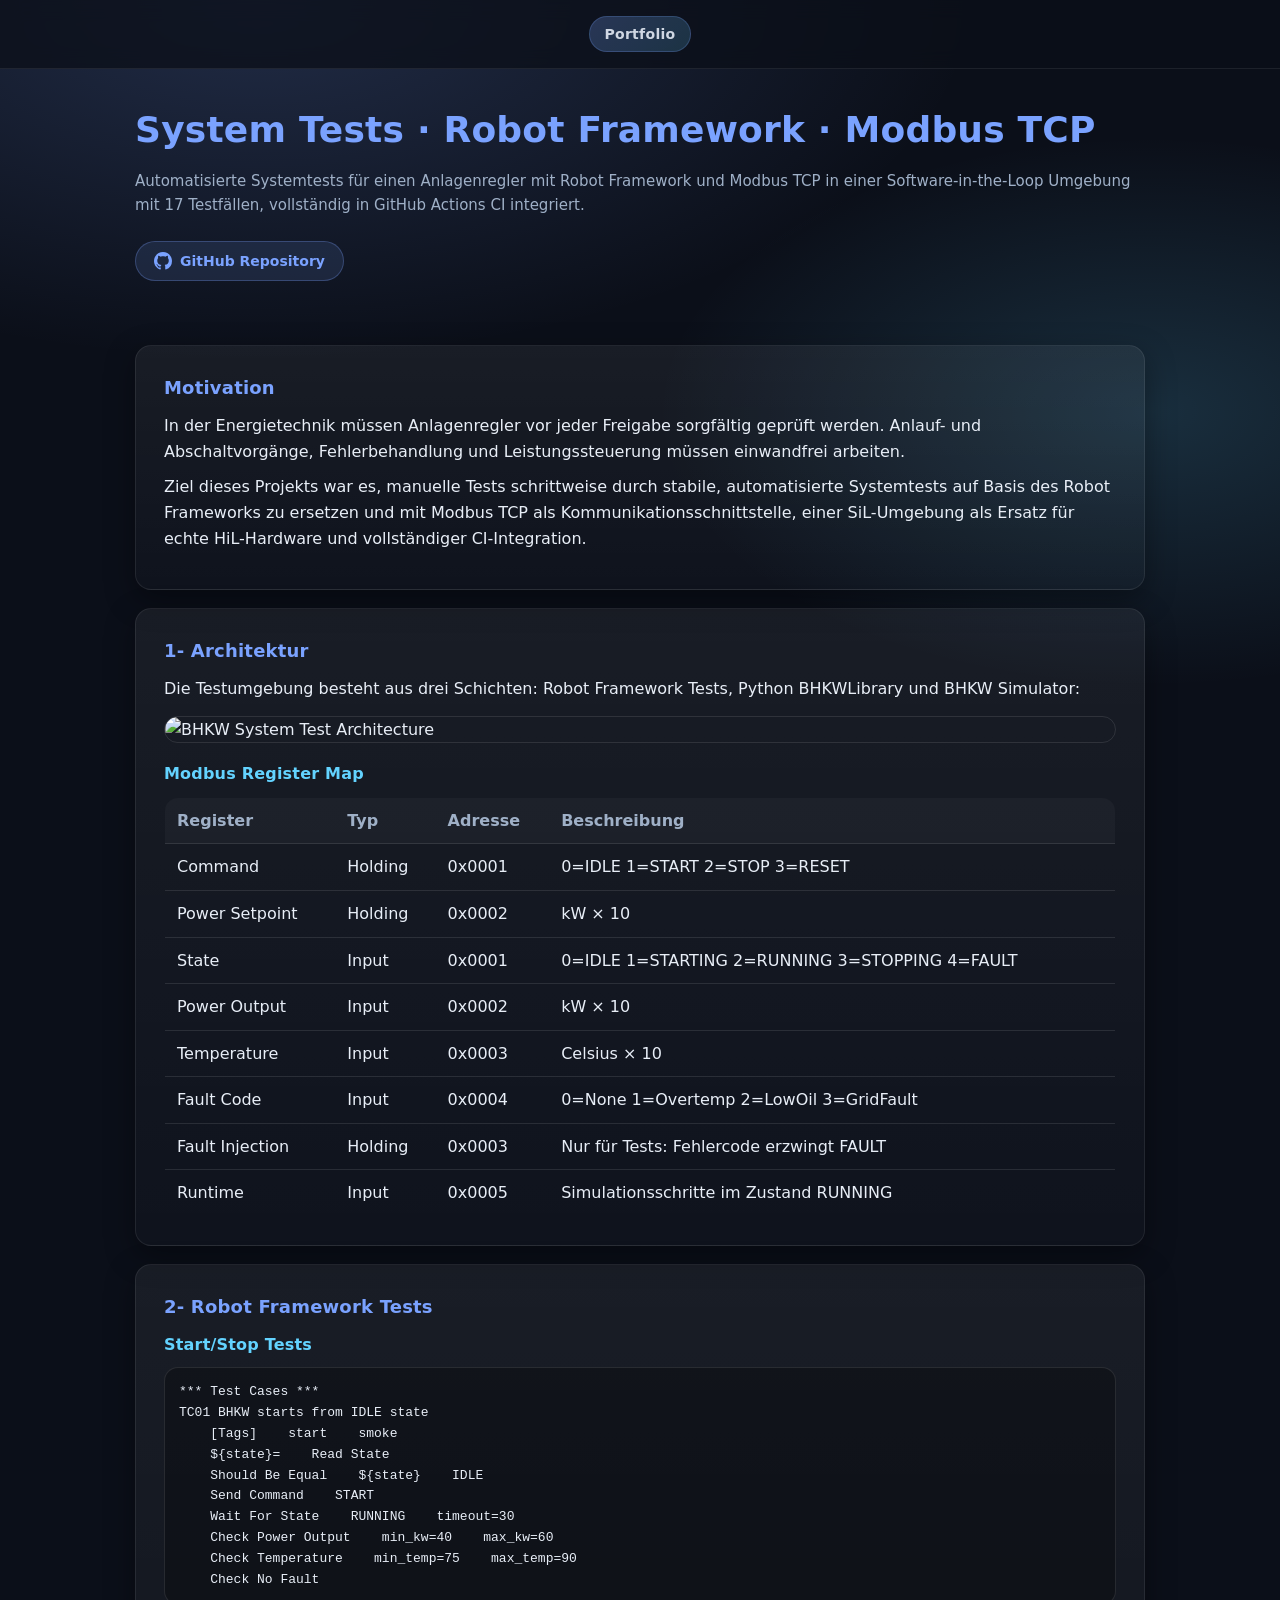
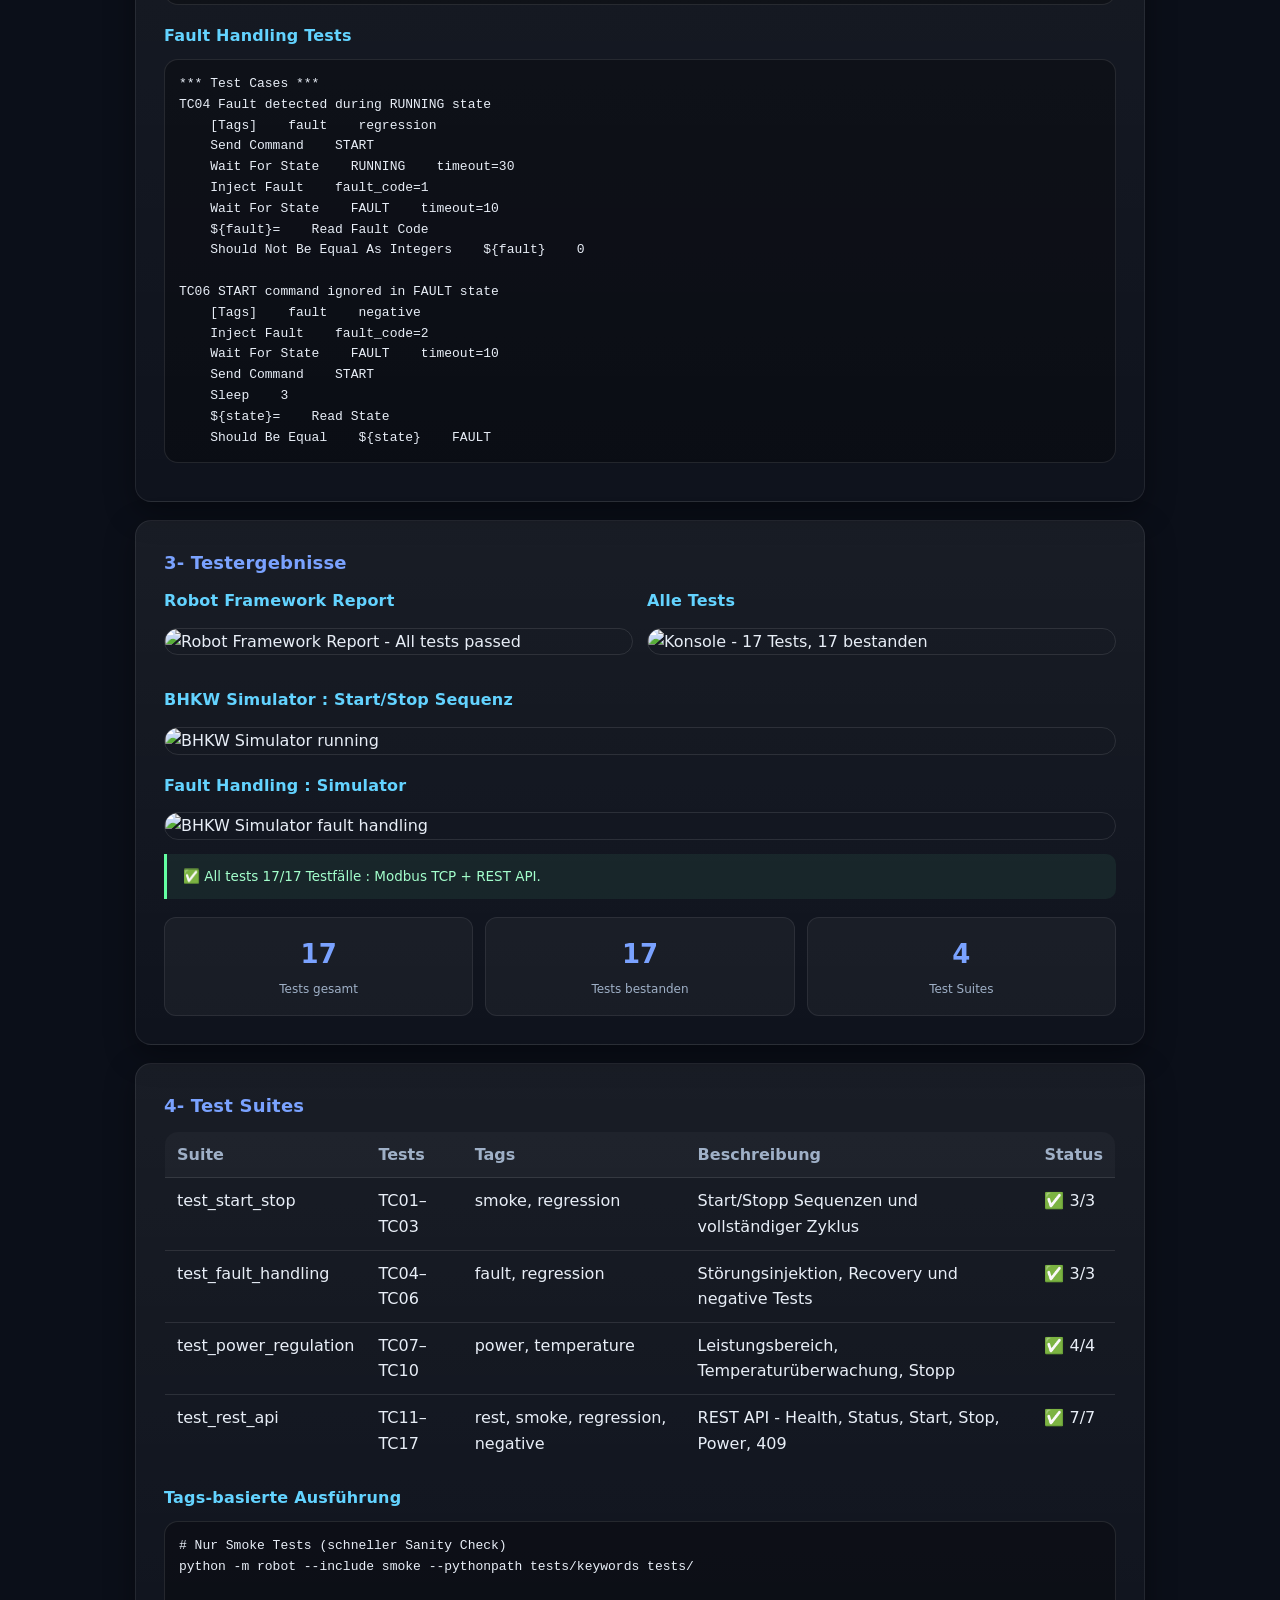
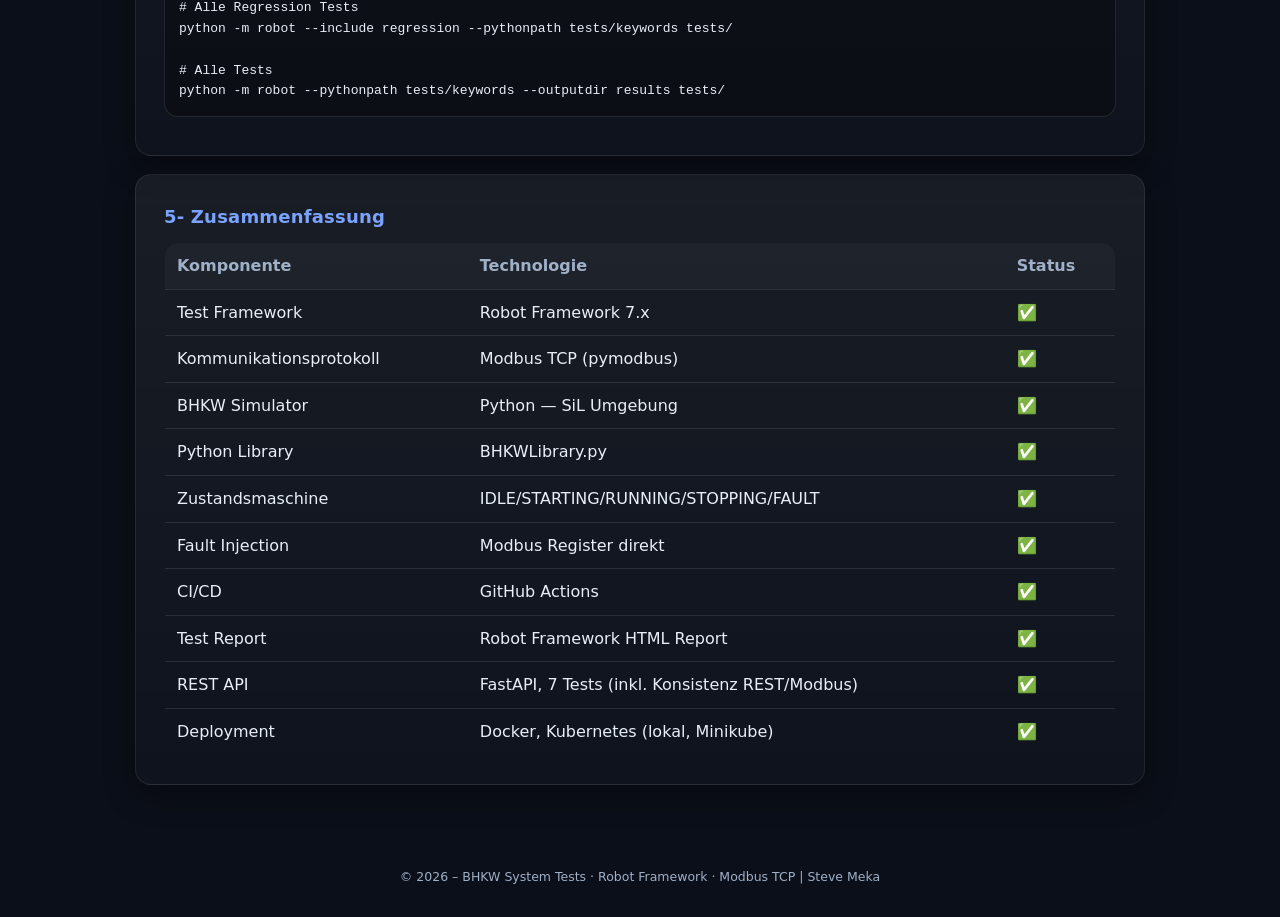
==== bhkw-system-tests.html @ 6a0c2bbf "Add BHKW system tests HTML documentation This file contains a comprehensive HTML document for BHKW s" ====
<!doctype html>
<html lang="de">
<head>
  <meta charset="utf-8" />
  <meta name="viewport" content="width=device-width, initial-scale=1" />
  <title>BHKW System Tests · Robot Framework · Modbus TCP</title>
  <style>
    :root{--bg:#0b0f19;--muted:#9fb0c7;--text:#e8eef7;--accent:#7aa2ff;--accent2:#63d3ff;--border:rgba(255,255,255,.08);--radius:16px;--shadow:0 10px 30px rgba(0,0,0,.35);--max:1050px;}
    *{box-sizing:border-box}
    body{margin:0;font-family:ui-sans-serif,system-ui,-apple-system,Segoe UI,Roboto,Arial,sans-serif;background:radial-gradient(1200px 600px at 20% 0%,rgba(122,162,255,.20),transparent 60%),radial-gradient(900px 500px at 90% 10%,rgba(99,211,255,.16),transparent 55%),var(--bg);color:var(--text);line-height:1.6;}
    a{color:var(--accent2);text-decoration:none}a:hover{text-decoration:underline}
    header,main,footer{max-width:var(--max);margin:auto;padding:32px 20px}
    .hcard{background:linear-gradient(180deg,rgba(255,255,255,.06),rgba(255,255,255,.02));border:1px solid var(--border);border-radius:var(--radius);padding:28px;box-shadow:var(--shadow);margin-bottom:18px;}
    h1,h2,h3{margin:0 0 10px;color:var(--accent);letter-spacing:.2px}
    h1{font-size:clamp(24px,3vw,36px)}h2{font-size:18px}h3{font-size:16px;color:var(--accent2)}
    p{margin:0 0 10px}.muted{color:var(--muted)}
    ul{margin:8px 0 12px 18px}li{margin:6px 0}
    img{max-width:100%;height:auto;border-radius:14px;border:1px solid rgba(255,255,255,.10);display:block;margin:14px auto;}
    table{width:100%;border-collapse:collapse;margin-top:10px;overflow:hidden;border-radius:14px;border:1px solid rgba(255,255,255,.10);}
    th,td{border-bottom:1px solid rgba(255,255,255,.10);padding:10px 12px;text-align:left;vertical-align:top;}
    th{color:var(--muted);font-weight:600;background:rgba(255,255,255,.03)}
    code{background:rgba(255,255,255,.06);padding:3px 6px;border-radius:6px;font-size:.95em;}
    .skills-row{display:flex;flex-wrap:wrap;gap:8px;margin-top:14px;}
    .skill-tag{background:rgba(122,162,255,.12);border:1px solid rgba(122,162,255,.25);color:var(--accent);border-radius:999px;padding:4px 14px;font-size:13px;font-weight:600;}
    .context-grid{display:grid;grid-template-columns:repeat(auto-fit,minmax(200px,1fr));gap:14px;margin-top:16px;}
    .context-item{background:rgba(255,255,255,.04);border:1px solid rgba(255,255,255,.08);border-radius:12px;padding:16px;}
    .context-item .icon{font-size:22px;margin-bottom:8px;}.context-item h3{font-size:14px;margin:0 0 4px;color:var(--accent2);}.context-item p{font-size:13px;color:var(--muted);margin:0;}
    .metrics-grid{display:grid;grid-template-columns:repeat(auto-fit,minmax(150px,1fr));gap:12px;margin-top:16px;}
    .metric-card{background:rgba(255,255,255,.04);border:1px solid rgba(255,255,255,.08);border-radius:12px;padding:16px;text-align:center;}
    .metric-card .value{font-size:26px;font-weight:700;color:var(--accent);display:block;}.metric-card .label{font-size:12px;color:var(--muted);margin-top:4px;}
    pre{margin:10px 0;overflow:auto;padding:14px;border-radius:14px;border:1px solid rgba(255,255,255,.10);background:rgba(0,0,0,.28);color:var(--text);font-size:13px;line-height:1.6;}
    .callout{background:rgba(99,211,255,.07);border-left:3px solid var(--accent2);border-radius:0 10px 10px 0;padding:12px 16px;font-size:13.5px;color:var(--muted);margin-top:14px;}
    .success{background:rgba(99,255,162,.07);border-left:3px solid #63ffa2;border-radius:0 10px 10px 0;padding:12px 16px;font-size:13.5px;color:#a3ffcc;margin-top:14px;}
    .grid2{display:grid;grid-template-columns:1fr 1fr;gap:14px;}
    @media(max-width:700px){.grid2{grid-template-columns:1fr;}}
    .ausblick-list{list-style:none;margin:12px 0 0;padding:0;}
    .ausblick-list li{display:flex;align-items:flex-start;gap:10px;padding:10px 0;border-bottom:1px solid rgba(255,255,255,.06);font-size:14.5px;}
    .ausblick-list li:last-child{border-bottom:none;}
    .ausblick-list .step{min-width:28px;height:28px;border-radius:50%;background:rgba(122,162,255,.15);border:1px solid rgba(122,162,255,.3);color:var(--accent);font-size:12px;font-weight:700;display:flex;align-items:center;justify-content:center;flex-shrink:0;margin-top:2px;}
    .state-flow{display:flex;align-items:center;flex-wrap:wrap;gap:8px;margin:16px 0;}
    .state-box{padding:8px 16px;border-radius:10px;font-size:13px;font-weight:700;text-align:center;}
    .state-idle{background:rgba(136,135,128,.15);border:1px solid rgba(136,135,128,.35);color:#B4B2A9;}
    .state-starting{background:rgba(186,117,23,.15);border:1px solid rgba(186,117,23,.35);color:#FAC775;}
    .state-running{background:rgba(99,153,34,.15);border:1px solid rgba(99,153,34,.35);color:#97C459;}
    .state-stopping{background:rgba(55,138,221,.15);border:1px solid rgba(55,138,221,.35);color:#85B7EB;}
    .state-fault{background:rgba(226,75,74,.15);border:1px solid rgba(226,75,74,.35);color:#F09595;}
    .state-arrow{color:var(--muted);font-size:16px;}
    footer{text-align:center;color:var(--muted);font-size:12.5px;padding-bottom:30px;}
  </style>
</head>
<body>

<nav style="position:sticky;top:0;z-index:1000;background:rgba(11,15,25,.75);backdrop-filter:blur(10px);border-bottom:1px solid rgba(255,255,255,.08);">
  <ul style="list-style:none;margin:0;padding:10px 0;display:flex;justify-content:center;gap:8px;flex-wrap:wrap;">
    <li><a href="embedded.html" style="color:rgba(232,238,247,.88);font-weight:800;letter-spacing:.3px;padding:6px 14px;border-radius:999px;text-decoration:none;font-size:14px;display:inline-block;background:linear-gradient(135deg,rgba(122,162,255,.25),rgba(99,211,255,.18));border:1px solid rgba(122,162,255,.22);">Portfolio</a></li>
    
  </ul>
</nav>

<header>
  <h1>System Tests · Robot Framework · Modbus TCP</h1>
  <p class="muted" style="font-size:15px;margin-top:6px;">
    Automatisierte Systemtests für einen Anlagenregler mit Robot Framework und Modbus TCP in einer Software-in-the-Loop Umgebung mit 17 Testfällen, vollständig in GitHub Actions CI integriert.<p>
  
  </p>
  <a href="https://github.com/meka23749/bhkw-system-tests" target="_blank" style="
  display: inline-flex; align-items: center; gap: 8px; margin-top: 14px;
  padding: 8px 18px; border-radius: 999px;
  background: rgba(122,162,255,.12); border: 1px solid rgba(122,162,255,.28);
  color: #7aa2ff; font-size: 14px; font-weight: 700; text-decoration: none;
">
  <svg height="18" viewBox="0 0 16 16" fill="currentColor"><path d="M8 0C3.58 0 0 3.58 0 8c0 3.54 2.29 6.53 5.47 7.59.4.07.55-.17.55-.38 0-.19-.01-.82-.01-1.49-2.01.37-2.53-.49-2.69-.94-.09-.23-.48-.94-.82-1.13-.28-.15-.68-.52-.01-.53.63-.01 1.08.58 1.23.82.72 1.21 1.87.87 2.33.66.07-.52.28-.87.51-1.07-1.78-.2-3.64-.89-3.64-3.95 0-.87.31-1.59.82-2.15-.08-.2-.36-1.02.08-2.12 0 0 .67-.21 2.2.82.64-.18 1.32-.27 2-.27.68 0 1.36.09 2 .27 1.53-1.04 2.2-.82 2.2-.82.44 1.1.16 1.92.08 2.12.51.56.82 1.27.82 2.15 0 3.07-1.87 3.75-3.65 3.95.29.25.54.73.54 1.48 0 1.07-.01 1.93-.01 2.2 0 .21.15.46.55.38A8.013 8.013 0 0016 8c0-4.42-3.58-8-8-8z"/></svg>
  GitHub Repository
</a>
</header>

<main>

<!-- KONTEXT -->
<section class="hcard">
  <h2>Motivation</h2>
  <p>
In der Energietechnik müssen Anlagenregler vor jeder Freigabe sorgfältig geprüft werden. Anlauf- und Abschaltvorgänge, Fehlerbehandlung und Leistungssteuerung müssen einwandfrei arbeiten.  <p>
    Ziel dieses Projekts war es, manuelle Tests schrittweise durch stabile, automatisierte Systemtests
    auf Basis des Robot Frameworks zu ersetzen und mit Modbus TCP als Kommunikationsschnittstelle,
    einer SiL-Umgebung als Ersatz für echte HiL-Hardware und vollständiger CI-Integration.
  </p>
  
</section>

<!-- ARCHITEKTUR -->
<section class="hcard">
  <h2>1- Architektur</h2>
  <p>Die Testumgebung besteht aus drei Schichten: Robot Framework Tests, Python BHKWLibrary und BHKW Simulator:</p>

  <!--<svg width="100%" viewBox="0 0 680 520" role="img" style="margin:20px 0;">
  <title>BHKW System Test Architecture</title>
  <desc>Three-layer architecture: Robot Framework, BHKWLibrary, BHKW Simulator, GitHub Actions CI</desc>
  <defs>
    <marker id="arrow" viewBox="0 0 10 10" refX="8" refY="5" markerWidth="6" markerHeight="6" orient="auto-start-reverse">
      <path d="M2 1L8 5L2 9" fill="none" stroke="context-stroke" stroke-width="1.5" stroke-linecap="round" stroke-linejoin="round"/>
    </marker>
  </defs>

 
  <rect x="40" y="24" width="600" height="60" rx="12" fill="rgba(127,119,221,.12)" stroke="rgba(127,119,221,.35)" stroke-width="0.5"/>
  <text font-family="ui-sans-serif,system-ui,sans-serif" font-size="14" font-weight="600" fill="#AFA9EC" x="340" y="48" text-anchor="middle" dominant-baseline="central">Robot Framework tests (.robot)</text>
  


  <rect x="60" y="94" width="170" height="32" rx="6" fill="rgba(136,135,128,.10)" stroke="rgba(136,135,128,.30)" stroke-width="0.5"/>
  <text font-family="ui-sans-serif,system-ui,sans-serif" font-size="12" fill="#B4B2A9" x="145" y="110" text-anchor="middle" dominant-baseline="central">test_start_stop</text>
  <rect x="255" y="94" width="170" height="32" rx="6" fill="rgba(136,135,128,.10)" stroke="rgba(136,135,128,.30)" stroke-width="0.5"/>
  <text font-family="ui-sans-serif,system-ui,sans-serif" font-size="12" fill="#B4B2A9" x="340" y="110" text-anchor="middle" dominant-baseline="central">test_fault_handling</text>
  <rect x="450" y="94" width="170" height="32" rx="6" fill="rgba(136,135,128,.10)" stroke="rgba(136,135,128,.30)" stroke-width="0.5"/>
  <text font-family="ui-sans-serif,system-ui,sans-serif" font-size="12" fill="#B4B2A9" x="535" y="110" text-anchor="middle" dominant-baseline="central">test_power_regulation</text>

  
  <line x1="340" y1="128" x2="340" y2="152" stroke="rgba(127,119,221,.6)" stroke-width="1.5" fill="none" marker-end="url(#arrow)"/>
  <text font-family="ui-sans-serif,system-ui,sans-serif" font-size="11" fill="#9fb0c7" x="348" y="143" dominant-baseline="central">keywords</text>

  
  <rect x="40" y="154" width="600" height="60" rx="12" fill="rgba(29,158,117,.12)" stroke="rgba(29,158,117,.35)" stroke-width="0.5"/>
  <text font-family="ui-sans-serif,system-ui,sans-serif" font-size="14" font-weight="600" fill="#5DCAA5" x="340" y="178" text-anchor="middle" dominant-baseline="central">BHKWLibrary.py (Python library)</text>
  <text font-family="ui-sans-serif,system-ui,sans-serif" font-size="12" fill="#9fb0c7" x="340" y="198" text-anchor="middle" dominant-baseline="central">connect · send_command · wait_for_state · check_power · inject_fault</text>

  
  <line x1="340" y1="216" x2="340" y2="240" stroke="rgba(29,158,117,.6)" stroke-width="1.5" fill="none" marker-end="url(#arrow)"/>
  <text font-family="ui-sans-serif,system-ui,sans-serif" font-size="11" fill="#9fb0c7" x="348" y="231" dominant-baseline="central">Modbus TCP :5020</text>

 
  <rect x="40" y="242" width="600" height="60" rx="12" fill="rgba(186,117,23,.12)" stroke="rgba(186,117,23,.35)" stroke-width="0.5"/>
  <text font-family="ui-sans-serif,system-ui,sans-serif" font-size="14" font-weight="600" fill="#FAC775" x="340" y="266" text-anchor="middle" dominant-baseline="central">BHKW simulator (Python — SiL)</text>
  <text font-family="ui-sans-serif,system-ui,sans-serif" font-size="12" fill="#9fb0c7" x="340" y="286" text-anchor="middle" dominant-baseline="central">State machine · Modbus TCP server · Physical value simulation</text>

  
  <rect x="60" y="312" width="62" height="28" rx="6" fill="rgba(136,135,128,.10)" stroke="rgba(136,135,128,.30)" stroke-width="0.5"/>
  <text font-family="ui-sans-serif,system-ui,sans-serif" font-size="11" fill="#B4B2A9" x="91" y="326" text-anchor="middle" dominant-baseline="central">IDLE</text>
  <line x1="122" y1="326" x2="138" y2="326" stroke="rgba(186,117,23,.6)" stroke-width="1" fill="none" marker-end="url(#arrow)"/>
  <rect x="140" y="312" width="80" height="28" rx="6" fill="rgba(186,117,23,.12)" stroke="rgba(186,117,23,.30)" stroke-width="0.5"/>
  <text font-family="ui-sans-serif,system-ui,sans-serif" font-size="11" fill="#FAC775" x="180" y="326" text-anchor="middle" dominant-baseline="central">STARTING</text>
  <line x1="220" y1="326" x2="236" y2="326" stroke="rgba(186,117,23,.6)" stroke-width="1" fill="none" marker-end="url(#arrow)"/>
  <rect x="238" y="312" width="80" height="28" rx="6" fill="rgba(99,153,34,.12)" stroke="rgba(99,153,34,.30)" stroke-width="0.5"/>
  <text font-family="ui-sans-serif,system-ui,sans-serif" font-size="11" fill="#97C459" x="278" y="326" text-anchor="middle" dominant-baseline="central">RUNNING</text>
  <line x1="318" y1="326" x2="334" y2="326" stroke="rgba(186,117,23,.6)" stroke-width="1" fill="none" marker-end="url(#arrow)"/>
  <rect x="336" y="312" width="80" height="28" rx="6" fill="rgba(55,138,221,.12)" stroke="rgba(55,138,221,.30)" stroke-width="0.5"/>
  <text font-family="ui-sans-serif,system-ui,sans-serif" font-size="11" fill="#85B7EB" x="376" y="326" text-anchor="middle" dominant-baseline="central">STOPPING</text>
  <line x1="416" y1="326" x2="432" y2="326" stroke="rgba(186,117,23,.6)" stroke-width="1" fill="none" marker-end="url(#arrow)"/>
  <rect x="434" y="312" width="62" height="28" rx="6" fill="rgba(136,135,128,.10)" stroke="rgba(136,135,128,.30)" stroke-width="0.5"/>
  <text font-family="ui-sans-serif,system-ui,sans-serif" font-size="11" fill="#B4B2A9" x="465" y="326" text-anchor="middle" dominant-baseline="central">IDLE</text>
  <rect x="540" y="312" width="62" height="28" rx="6" fill="rgba(226,75,74,.12)" stroke="rgba(226,75,74,.30)" stroke-width="0.5"/>
  <text font-family="ui-sans-serif,system-ui,sans-serif" font-size="11" fill="#F09595" x="571" y="326" text-anchor="middle" dominant-baseline="central">FAULT</text>
  <path d="M278 340 Q278 358 571 358 Q571 342 571 340" fill="none" stroke="rgba(226,75,74,.5)" stroke-width="1" stroke-dasharray="3 2" marker-end="url(#arrow)"/>
  <text font-family="ui-sans-serif,system-ui,sans-serif" font-size="10" fill="#F09595" x="424" y="368" text-anchor="middle">fault injection → RESET</text>

  
  <line x1="340" y1="380" x2="340" y2="404" stroke="rgba(255,255,255,.2)" stroke-width="1" fill="none" marker-end="url(#arrow)"/>

  
  <rect x="40" y="406" width="600" height="56" rx="12" fill="rgba(136,135,128,.08)" stroke="rgba(136,135,128,.25)" stroke-width="0.5"/>
  <text font-family="ui-sans-serif,system-ui,sans-serif" font-size="14" font-weight="600" fill="#B4B2A9" x="340" y="427" text-anchor="middle" dominant-baseline="central">GitHub Actions CI</text>
  <text font-family="ui-sans-serif,system-ui,sans-serif" font-size="12" fill="#9fb0c7" x="340" y="447" text-anchor="middle" dominant-baseline="central">Start simulator · run all tests · upload HTML report</text>

  
  <rect x="40" y="474" width="185" height="30" rx="6" fill="rgba(99,153,34,.12)" stroke="rgba(99,153,34,.30)" stroke-width="0.5"/>
  <text font-family="ui-sans-serif,system-ui,sans-serif" font-size="12" fill="#97C459" x="132" y="489" text-anchor="middle" dominant-baseline="central">10 Tests</text>
  <rect x="247" y="474" width="185" height="30" rx="6" fill="rgba(136,135,128,.08)" stroke="rgba(136,135,128,.25)" stroke-width="0.5"/>
  <text font-family="ui-sans-serif,system-ui,sans-serif" font-size="12" fill="#B4B2A9" x="339" y="489" text-anchor="middle" dominant-baseline="central">3 suites · smoke + regression</text>
  <rect x="454" y="474" width="185" height="30" rx="6" fill="rgba(136,135,128,.08)" stroke="rgba(136,135,128,.25)" stroke-width="0.5"/>
  <text font-family="ui-sans-serif,system-ui,sans-serif" font-size="12" fill="#B4B2A9" x="546" y="489" text-anchor="middle" dominant-baseline="central">HTML report generated</text>
</svg> -->
  <img src="images/bkw.png" alt="BHKW System Test Architecture" />

 

  <h3 style="margin-top:18px;">Modbus Register Map</h3>
  <table>
    <thead><tr><th>Register</th><th>Typ</th><th>Adresse</th><th>Beschreibung</th></tr></thead>
    <tbody>
      <tr><td>Command</td><td>Holding</td><td>0x0001</td><td>0=IDLE 1=START 2=STOP 3=RESET</td></tr>
      <tr><td>Power Setpoint</td><td>Holding</td><td>0x0002</td><td>kW × 10</td></tr>
      <tr><td>State</td><td>Input</td><td>0x0001</td><td>0=IDLE 1=STARTING 2=RUNNING 3=STOPPING 4=FAULT</td></tr>
      <tr><td>Power Output</td><td>Input</td><td>0x0002</td><td>kW × 10</td></tr>
      <tr><td>Temperature</td><td>Input</td><td>0x0003</td><td>Celsius × 10</td></tr>
      <tr><td>Fault Code</td><td>Input</td><td>0x0004</td><td>0=None 1=Overtemp 2=LowOil 3=GridFault</td></tr>
      <tr><td>Fault Injection</td><td>Holding</td><td>0x0003</td><td>Nur für Tests: Fehlercode erzwingt FAULT</td></tr>
      <tr><td>Runtime</td><td>Input</td><td>0x0005</td><td>Simulationsschritte im Zustand RUNNING</td></tr>
    </tbody>
  </table>
</section>

<!-- ROBOT FRAMEWORK -->
<section class="hcard">
  <h2>2- Robot Framework Tests</h2>

  <h3>Start/Stop Tests</h3>
  <pre>
*** Test Cases ***
TC01 BHKW starts from IDLE state
    [Tags]    start    smoke
    ${state}=    Read State
    Should Be Equal    ${state}    IDLE
    Send Command    START
    Wait For State    RUNNING    timeout=30
    Check Power Output    min_kw=40    max_kw=60
    Check Temperature    min_temp=75    max_temp=90
    Check No Fault</pre>

  <h3 style="margin-top:18px;">Fault Handling Tests</h3>
  <pre>
*** Test Cases ***
TC04 Fault detected during RUNNING state
    [Tags]    fault    regression
    Send Command    START
    Wait For State    RUNNING    timeout=30
    Inject Fault    fault_code=1
    Wait For State    FAULT    timeout=10
    ${fault}=    Read Fault Code
    Should Not Be Equal As Integers    ${fault}    0

TC06 START command ignored in FAULT state
    [Tags]    fault    negative
    Inject Fault    fault_code=2
    Wait For State    FAULT    timeout=10
    Send Command    START
    Sleep    3
    ${state}=    Read State
    Should Be Equal    ${state}    FAULT</pre>

 
</section>

<!-- ERGEBNISSE -->
<section class="hcard">
  <h2>3- Testergebnisse</h2>

  <div class="grid2">
    <div>
      <h3>Robot Framework Report</h3>
      <img src="images/report_all_tests.png" alt="Robot Framework Report - All tests passed" />
    </div>
    <div>
      <h3>Alle Tests</h3>
      <img src="images/console_all_tests_v2.png" alt="Konsole - 17 Tests, 17 bestanden">
    </div>
  </div>

  <h3 style="margin-top:18px;">BHKW Simulator :  Start/Stop Sequenz</h3>
  <img src="images/simulator_running.png" alt="BHKW Simulator running" />

  <h3 style="margin-top:18px;">Fault Handling :  Simulator</h3>
  <img src="images/simulator_fault.png" alt="BHKW Simulator fault handling" />

  <div class="success">✅ All tests 17/17 Testfälle : Modbus TCP + REST API.</div>

<div class="metrics-grid" style="margin-top:18px;">
  <div class="metric-card"><span class="value">17</span><div class="label">Tests gesamt</div></div>
  <div class="metric-card"><span class="value">17</span><div class="label">Tests bestanden</div></div>
  <div class="metric-card"><span class="value">4</span><div class="label">Test Suites</div></div>
</div>
</section>

<!-- TEST SUITES -->
<section class="hcard">
  <h2>4- Test Suites</h2>
  <table>
    <thead><tr><th>Suite</th><th>Tests</th><th>Tags</th><th>Beschreibung</th><th>Status</th></tr></thead>
    <tbody>
      <tr><td>test_start_stop</td><td>TC01–TC03</td><td>smoke, regression</td><td>Start/Stopp Sequenzen und vollständiger Zyklus</td><td>✅ 3/3</td></tr>
      <tr><td>test_fault_handling</td><td>TC04–TC06</td><td>fault, regression</td><td>Störungsinjektion, Recovery und negative Tests</td><td>✅ 3/3</td></tr>
      <tr><td>test_power_regulation</td><td>TC07–TC10</td><td>power, temperature</td><td>Leistungsbereich, Temperaturüberwachung, Stopp</td><td>✅ 4/4</td></tr>
      <tr><td>test_rest_api</td><td>TC11–TC17</td><td>rest, smoke, regression, negative</td><td>REST API - Health, Status, Start, Stop, Power, 409</td><td>✅ 7/7</td></tr>
    </tbody>
  </table>

  <h3 style="margin-top:18px;">Tags-basierte Ausführung</h3>
  <pre>
# Nur Smoke Tests (schneller Sanity Check)
python -m robot --include smoke --pythonpath tests/keywords tests/

# Alle Regression Tests
python -m robot --include regression --pythonpath tests/keywords tests/

# Alle Tests
python -m robot --pythonpath tests/keywords --outputdir results tests/</pre>
</section>

<!-- ZUSAMMENFASSUNG -->
<section class="hcard">
  <h2>5- Zusammenfassung</h2>
  <table>
    <thead><tr><th>Komponente</th><th>Technologie</th><th>Status</th></tr></thead>
    <tbody>
      <tr><td>Test Framework</td><td>Robot Framework 7.x</td><td>✅</td></tr>
      <tr><td>Kommunikationsprotokoll</td><td>Modbus TCP (pymodbus)</td><td>✅</td></tr>
      <tr><td>BHKW Simulator</td><td>Python — SiL Umgebung</td><td>✅</td></tr>
      <tr><td>Python Library</td><td>BHKWLibrary.py</td><td>✅</td></tr>
      <tr><td>Zustandsmaschine</td><td>IDLE/STARTING/RUNNING/STOPPING/FAULT</td><td>✅</td></tr>
      <tr><td>Fault Injection</td><td>Modbus Register direkt</td><td>✅</td></tr>
      <tr><td>CI/CD</td><td>GitHub Actions</td><td>✅</td></tr>
      <tr><td>Test Report</td><td>Robot Framework HTML Report</td><td>✅</td></tr>
      <tr><td>REST API</td><td>FastAPI, 7 Tests (inkl. Konsistenz REST/Modbus)</td><td class="ok">✅</td></tr>
      <tr><td>Deployment</td><td>Docker, Kubernetes (lokal, Minikube)</td><td class="ok">✅</td></tr>
    </tbody>
  </table>

  
</section>





</main>

<footer>© <span id="year"></span> – BHKW System Tests · Robot Framework · Modbus TCP | Steve Meka</footer>
<script>document.getElementById("year").textContent = new Date().getFullYear();</script>
</body>
</html>
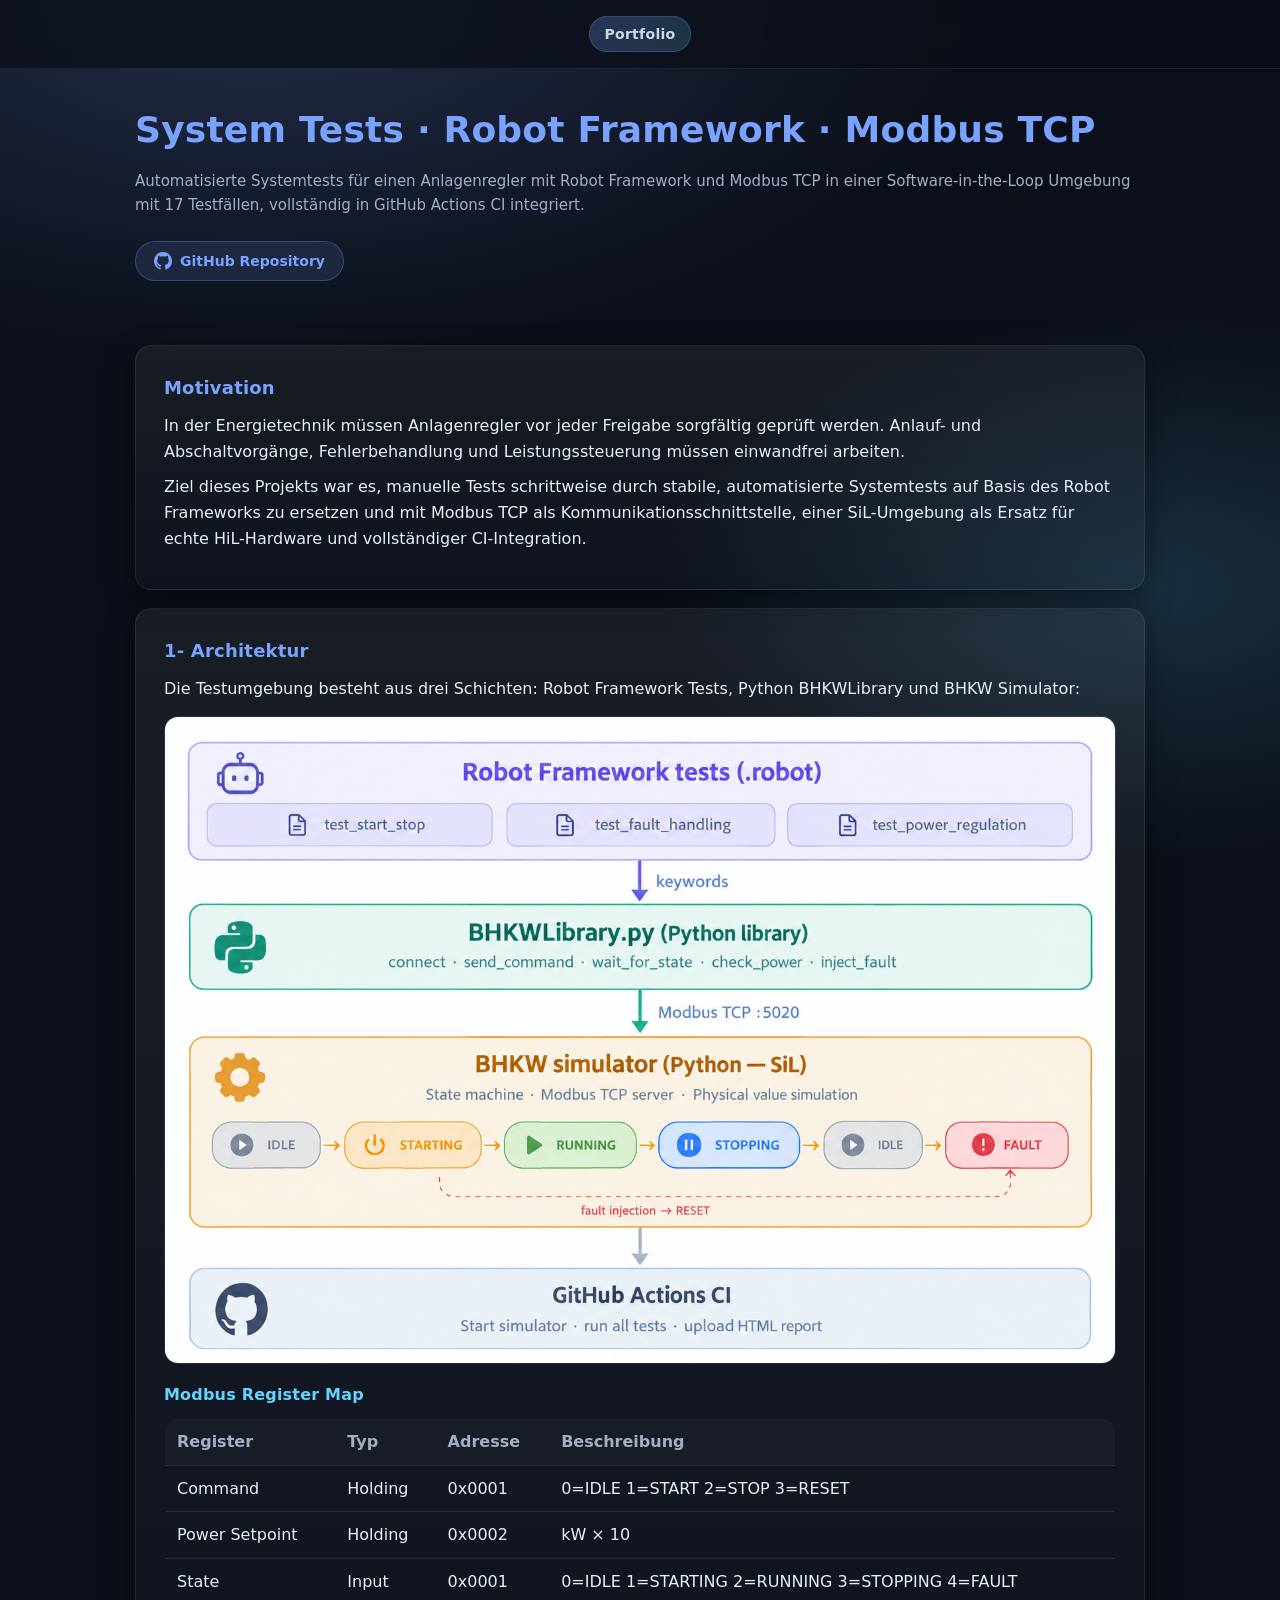
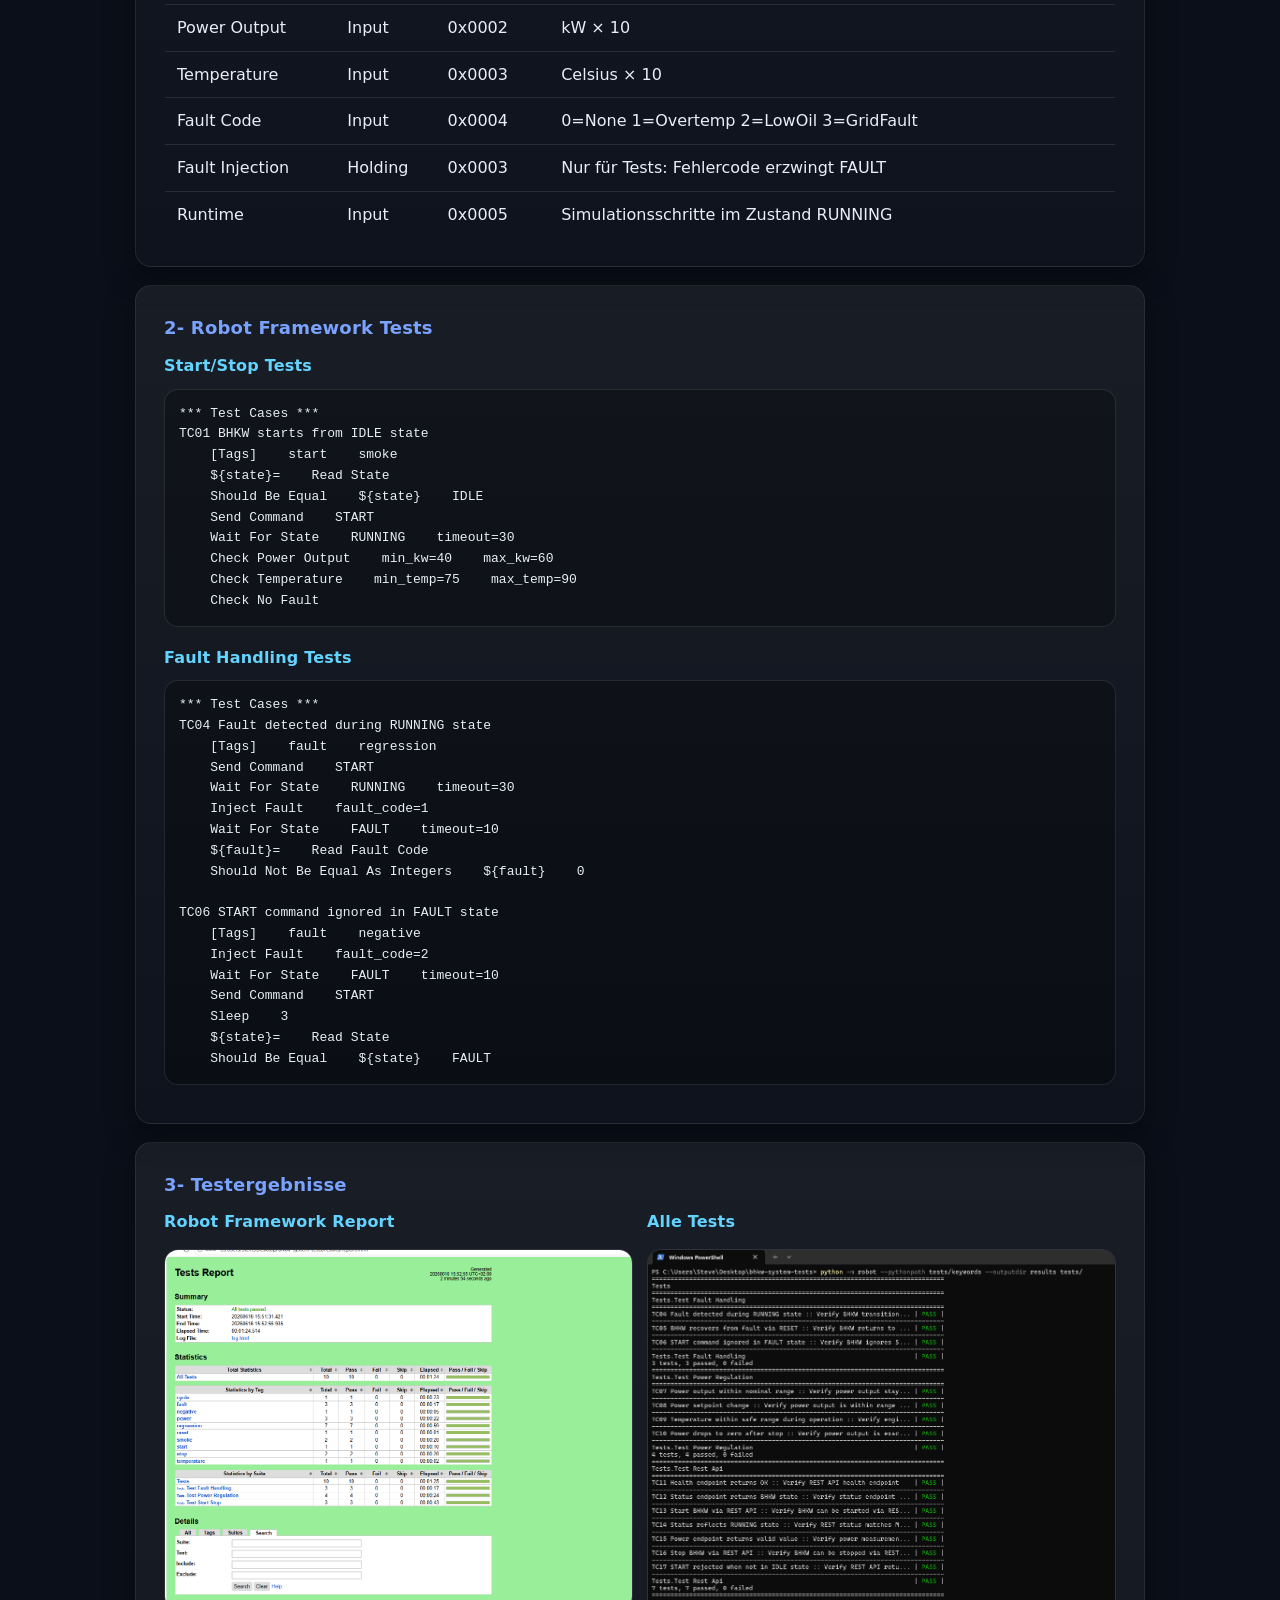
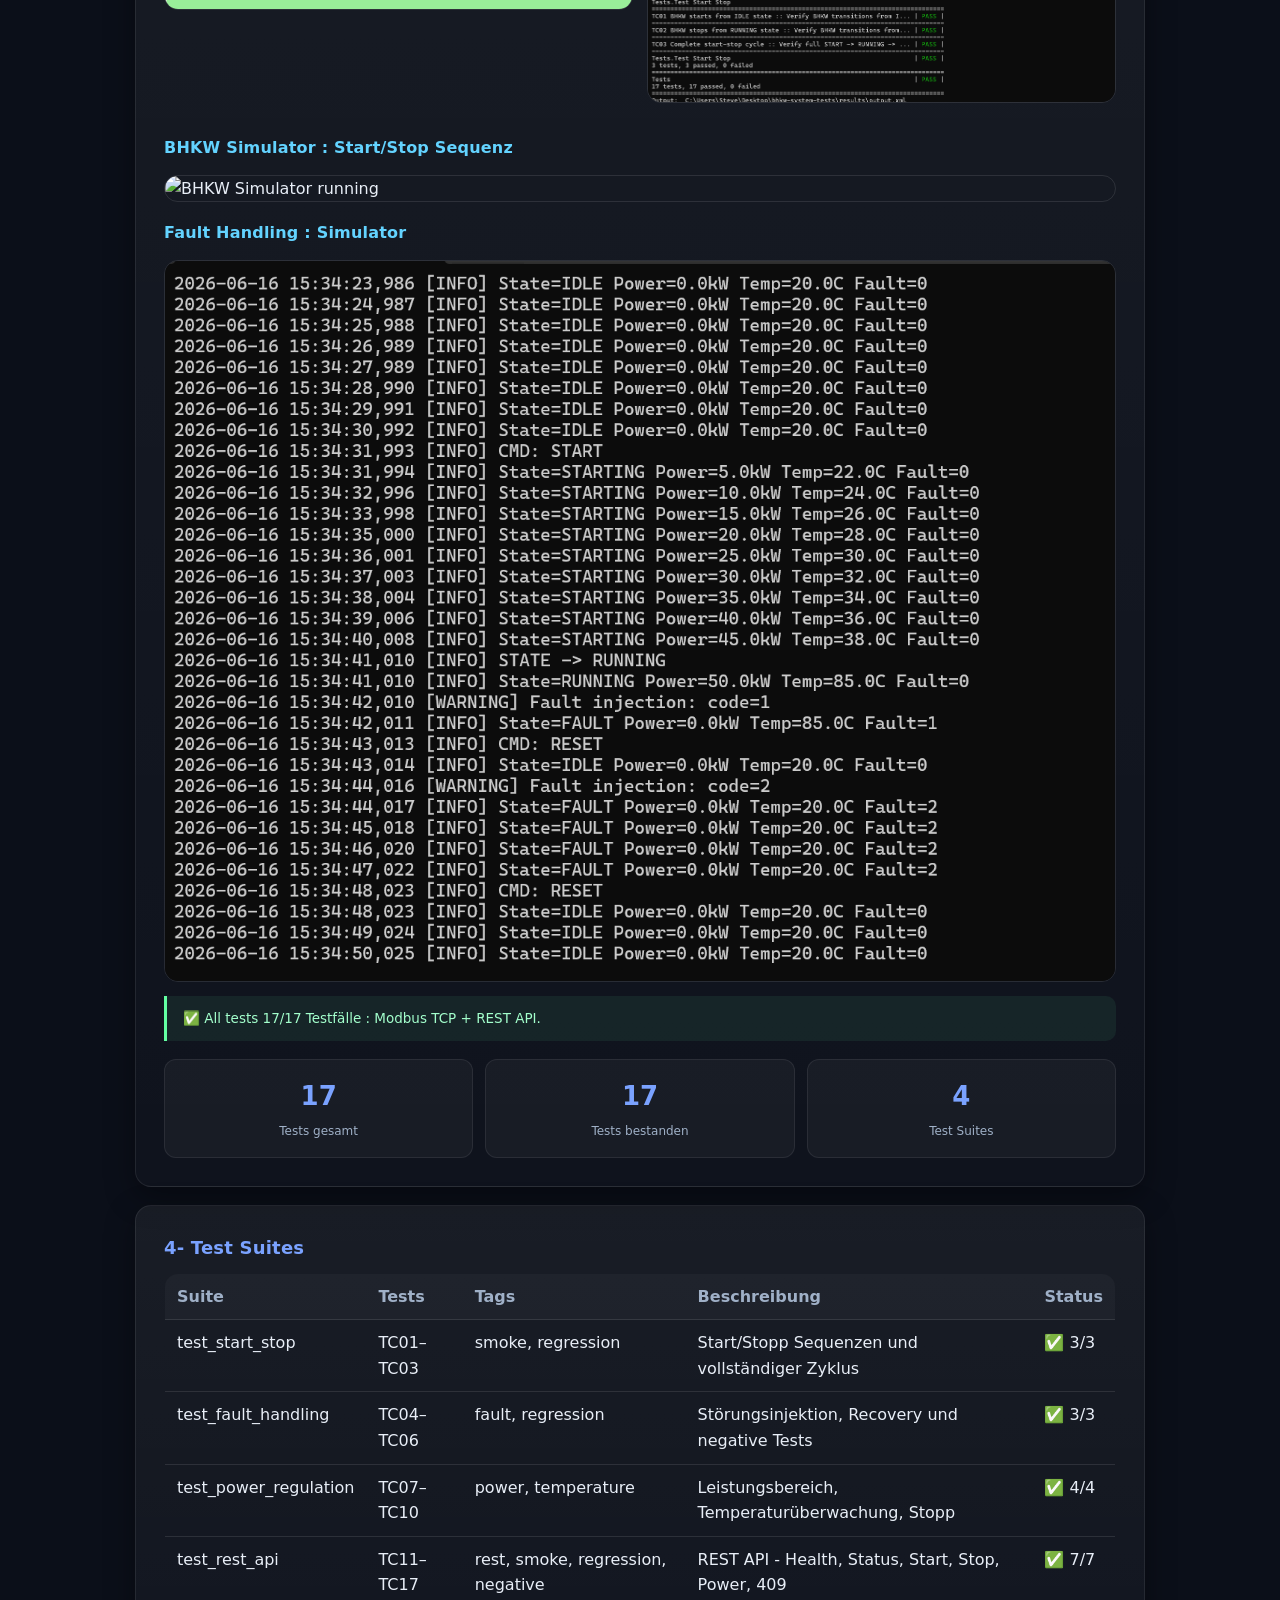
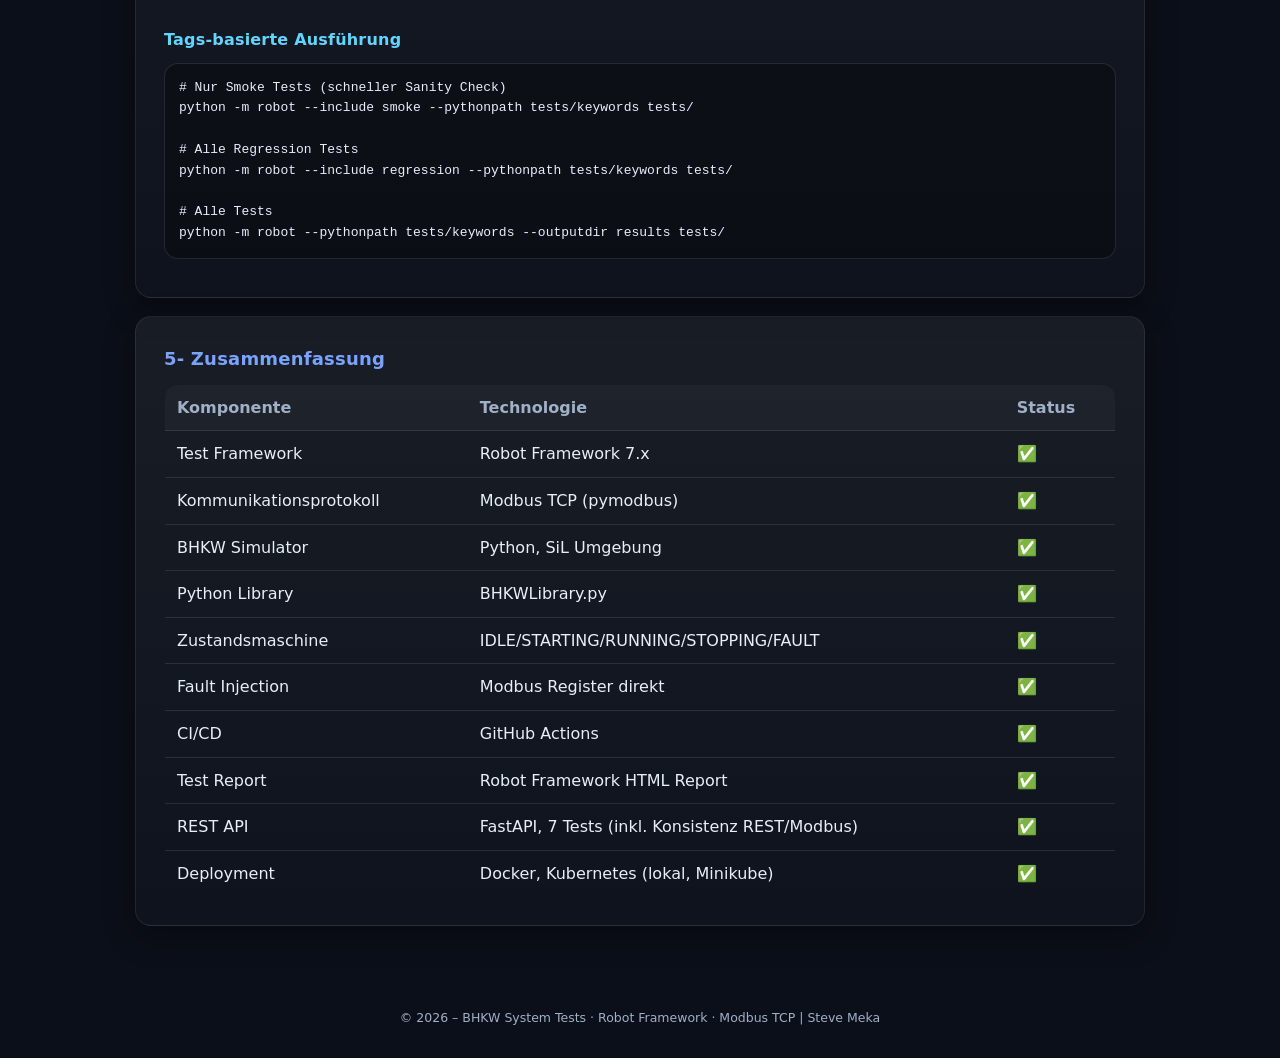
==== commit 0a50186e: "Update BHKW Simulator technology description" ====
--- a/bhkw-system-tests.html
+++ b/bhkw-system-tests.html
@@ -293,7 +293,7 @@
     <tbody>
       <tr><td>Test Framework</td><td>Robot Framework 7.x</td><td>✅</td></tr>
       <tr><td>Kommunikationsprotokoll</td><td>Modbus TCP (pymodbus)</td><td>✅</td></tr>
-      <tr><td>BHKW Simulator</td><td>Python — SiL Umgebung</td><td>✅</td></tr>
+      <tr><td>BHKW Simulator</td><td>Python, SiL Umgebung</td><td>✅</td></tr>
       <tr><td>Python Library</td><td>BHKWLibrary.py</td><td>✅</td></tr>
       <tr><td>Zustandsmaschine</td><td>IDLE/STARTING/RUNNING/STOPPING/FAULT</td><td>✅</td></tr>
       <tr><td>Fault Injection</td><td>Modbus Register direkt</td><td>✅</td></tr>
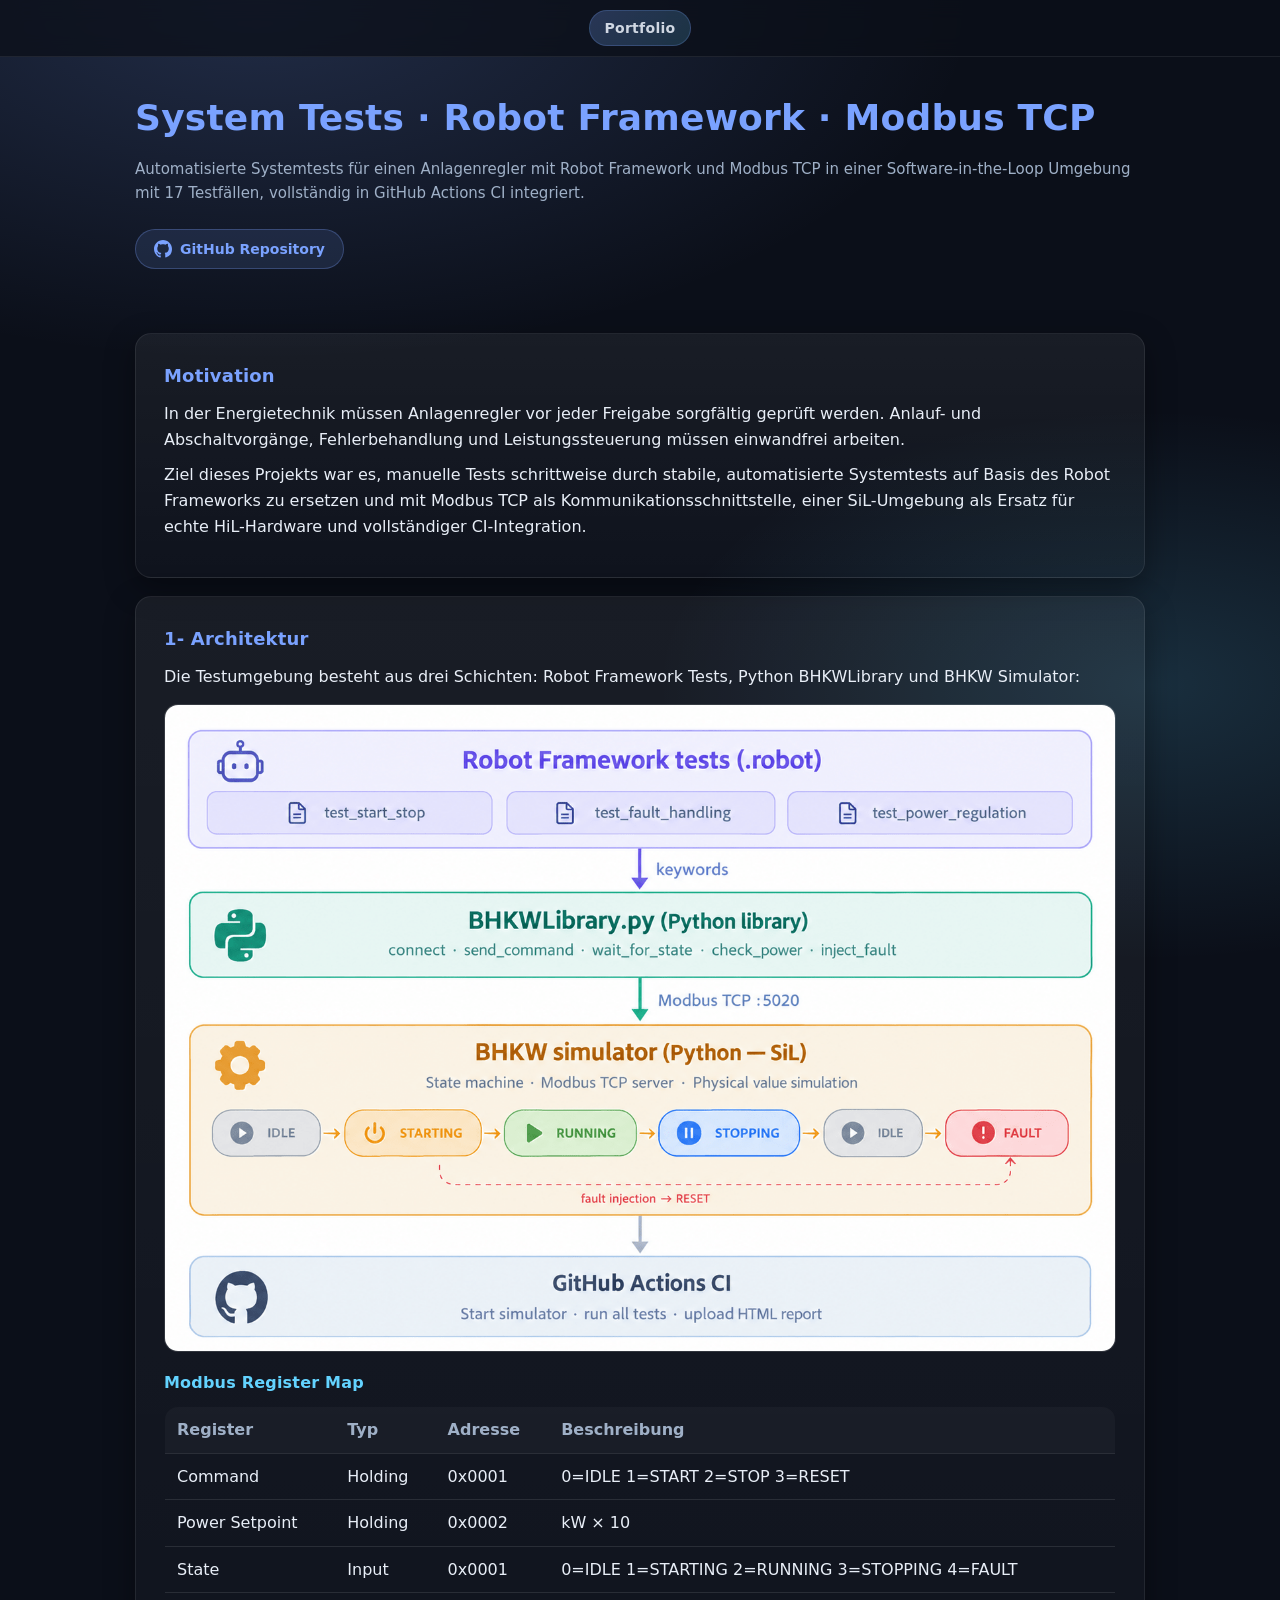
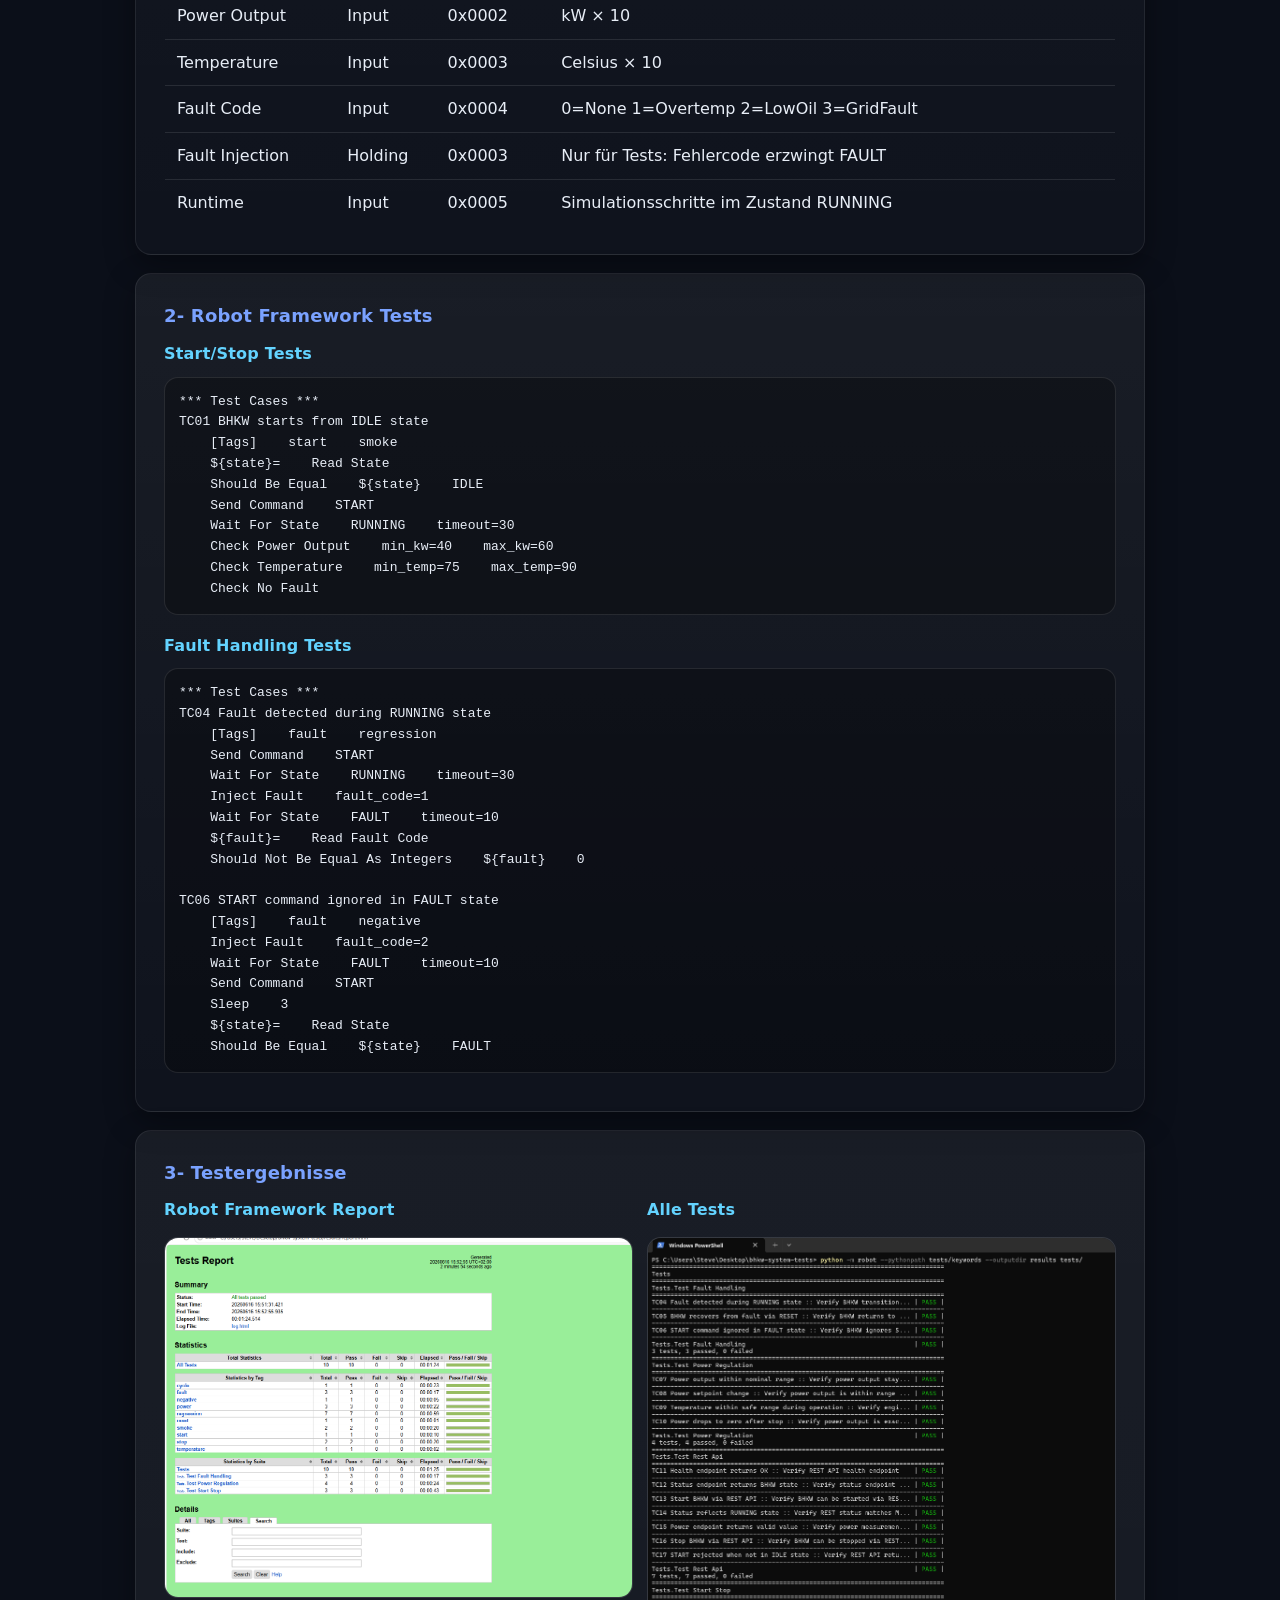
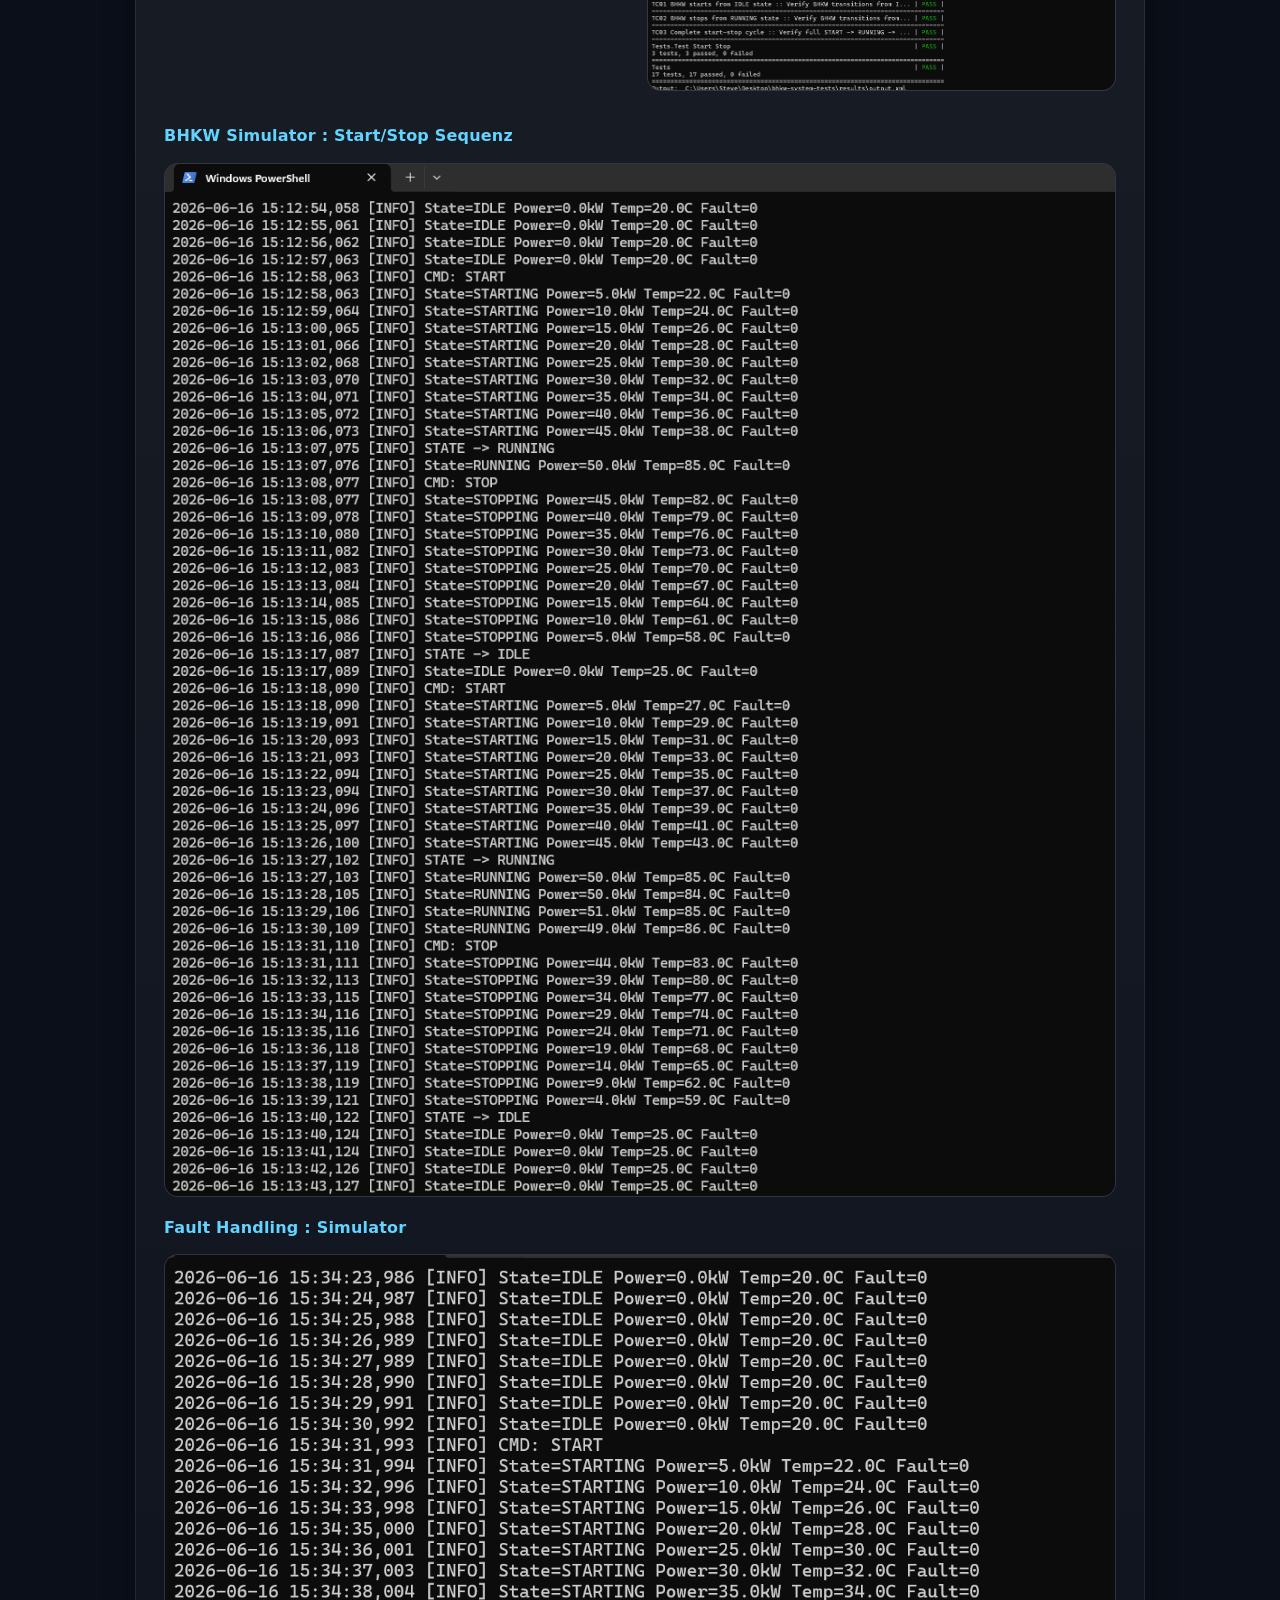
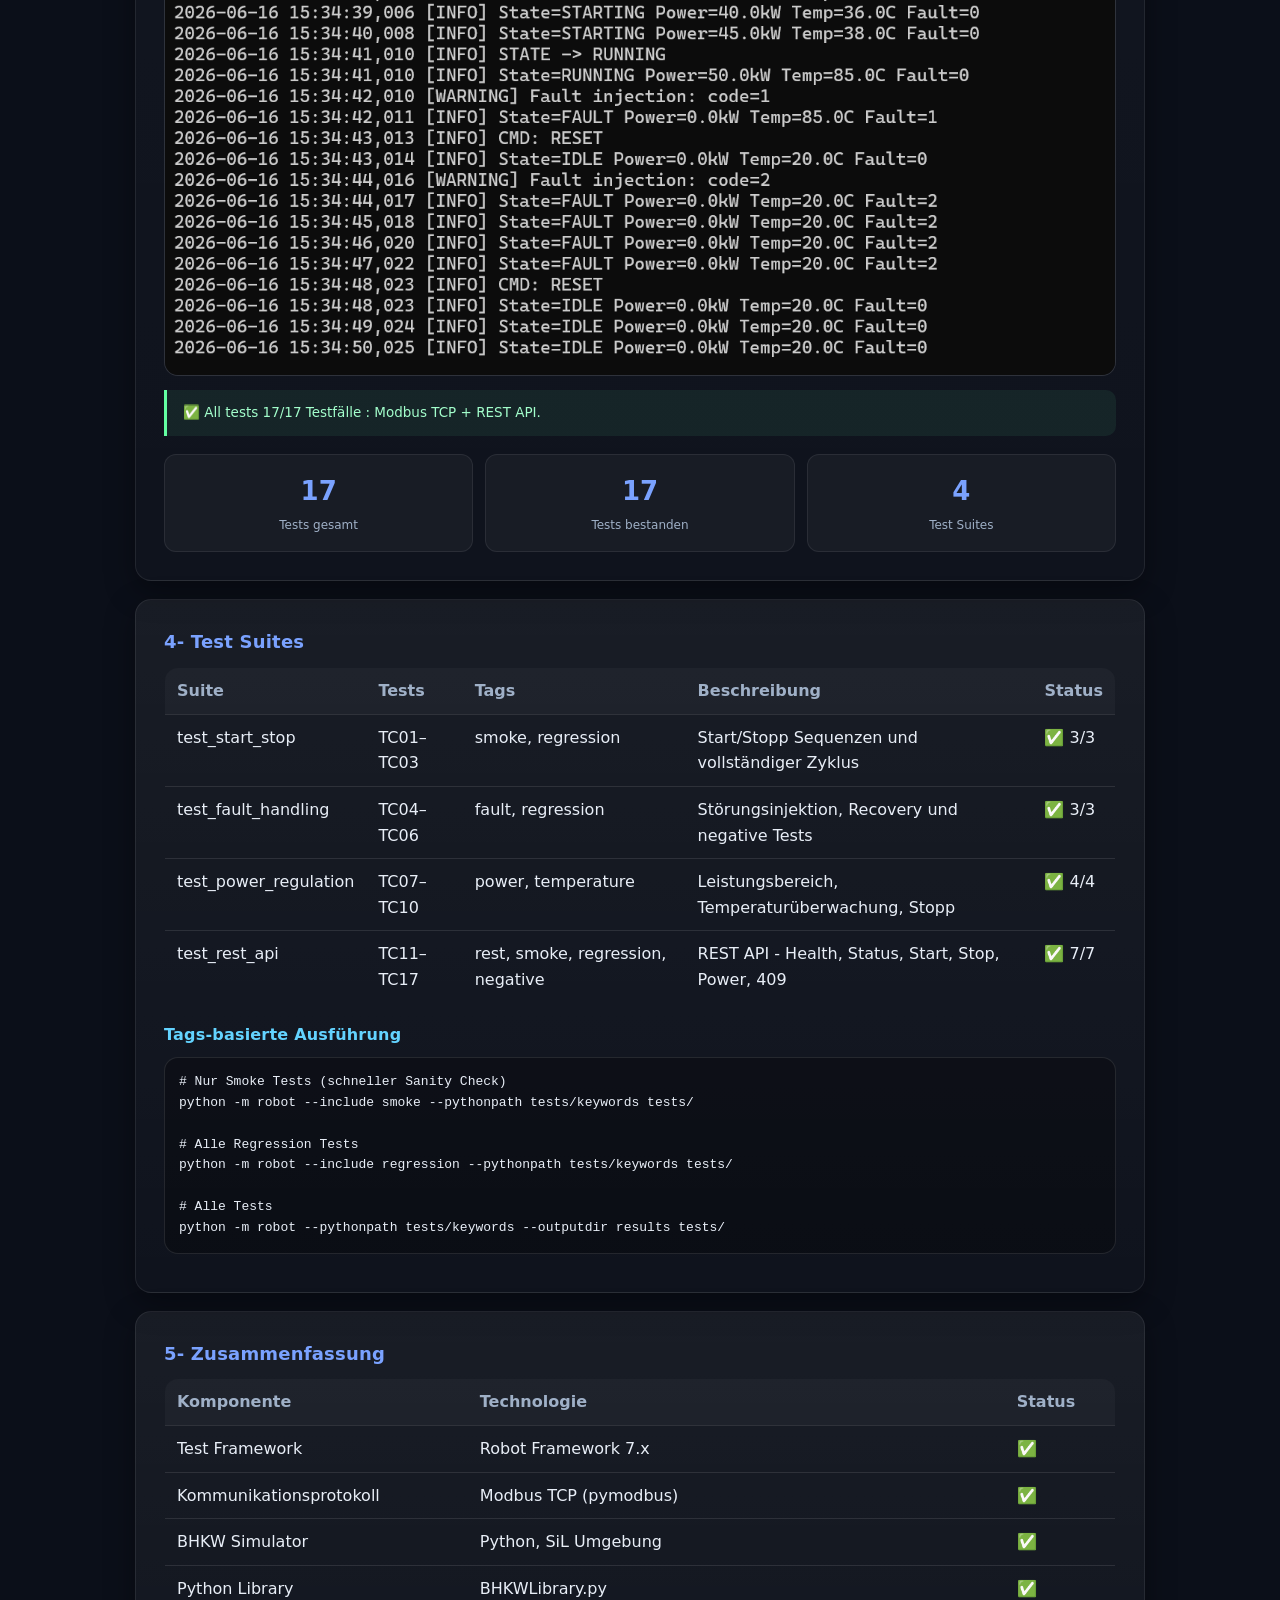
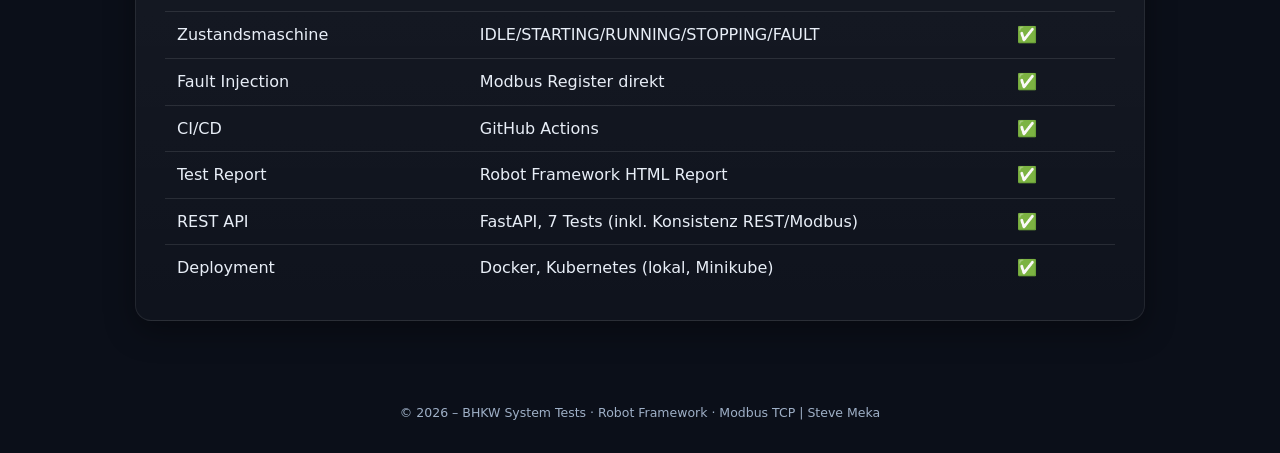
==== commit d8e3398e: "Factoriser le CSS et corriger les bugs, sans changer le texte - css/base.css, css/cards.css, css/pro" ====
--- a/bhkw-system-tests.html
+++ b/bhkw-system-tests.html
@@ -1,77 +1,29 @@
-<!doctype html>
+<!DOCTYPE html>
 <html lang="de">
 <head>
-  <meta charset="utf-8" />
-  <meta name="viewport" content="width=device-width, initial-scale=1" />
+  <meta charset="utf-8">
+  <meta name="viewport" content="width=device-width, initial-scale=1">
   <title>BHKW System Tests · Robot Framework · Modbus TCP</title>
-  <style>
-    :root{--bg:#0b0f19;--muted:#9fb0c7;--text:#e8eef7;--accent:#7aa2ff;--accent2:#63d3ff;--border:rgba(255,255,255,.08);--radius:16px;--shadow:0 10px 30px rgba(0,0,0,.35);--max:1050px;}
-    *{box-sizing:border-box}
-    body{margin:0;font-family:ui-sans-serif,system-ui,-apple-system,Segoe UI,Roboto,Arial,sans-serif;background:radial-gradient(1200px 600px at 20% 0%,rgba(122,162,255,.20),transparent 60%),radial-gradient(900px 500px at 90% 10%,rgba(99,211,255,.16),transparent 55%),var(--bg);color:var(--text);line-height:1.6;}
-    a{color:var(--accent2);text-decoration:none}a:hover{text-decoration:underline}
-    header,main,footer{max-width:var(--max);margin:auto;padding:32px 20px}
-    .hcard{background:linear-gradient(180deg,rgba(255,255,255,.06),rgba(255,255,255,.02));border:1px solid var(--border);border-radius:var(--radius);padding:28px;box-shadow:var(--shadow);margin-bottom:18px;}
-    h1,h2,h3{margin:0 0 10px;color:var(--accent);letter-spacing:.2px}
-    h1{font-size:clamp(24px,3vw,36px)}h2{font-size:18px}h3{font-size:16px;color:var(--accent2)}
-    p{margin:0 0 10px}.muted{color:var(--muted)}
-    ul{margin:8px 0 12px 18px}li{margin:6px 0}
-    img{max-width:100%;height:auto;border-radius:14px;border:1px solid rgba(255,255,255,.10);display:block;margin:14px auto;}
-    table{width:100%;border-collapse:collapse;margin-top:10px;overflow:hidden;border-radius:14px;border:1px solid rgba(255,255,255,.10);}
-    th,td{border-bottom:1px solid rgba(255,255,255,.10);padding:10px 12px;text-align:left;vertical-align:top;}
-    th{color:var(--muted);font-weight:600;background:rgba(255,255,255,.03)}
-    code{background:rgba(255,255,255,.06);padding:3px 6px;border-radius:6px;font-size:.95em;}
-    .skills-row{display:flex;flex-wrap:wrap;gap:8px;margin-top:14px;}
-    .skill-tag{background:rgba(122,162,255,.12);border:1px solid rgba(122,162,255,.25);color:var(--accent);border-radius:999px;padding:4px 14px;font-size:13px;font-weight:600;}
-    .context-grid{display:grid;grid-template-columns:repeat(auto-fit,minmax(200px,1fr));gap:14px;margin-top:16px;}
-    .context-item{background:rgba(255,255,255,.04);border:1px solid rgba(255,255,255,.08);border-radius:12px;padding:16px;}
-    .context-item .icon{font-size:22px;margin-bottom:8px;}.context-item h3{font-size:14px;margin:0 0 4px;color:var(--accent2);}.context-item p{font-size:13px;color:var(--muted);margin:0;}
-    .metrics-grid{display:grid;grid-template-columns:repeat(auto-fit,minmax(150px,1fr));gap:12px;margin-top:16px;}
-    .metric-card{background:rgba(255,255,255,.04);border:1px solid rgba(255,255,255,.08);border-radius:12px;padding:16px;text-align:center;}
-    .metric-card .value{font-size:26px;font-weight:700;color:var(--accent);display:block;}.metric-card .label{font-size:12px;color:var(--muted);margin-top:4px;}
-    pre{margin:10px 0;overflow:auto;padding:14px;border-radius:14px;border:1px solid rgba(255,255,255,.10);background:rgba(0,0,0,.28);color:var(--text);font-size:13px;line-height:1.6;}
-    .callout{background:rgba(99,211,255,.07);border-left:3px solid var(--accent2);border-radius:0 10px 10px 0;padding:12px 16px;font-size:13.5px;color:var(--muted);margin-top:14px;}
-    .success{background:rgba(99,255,162,.07);border-left:3px solid #63ffa2;border-radius:0 10px 10px 0;padding:12px 16px;font-size:13.5px;color:#a3ffcc;margin-top:14px;}
-    .grid2{display:grid;grid-template-columns:1fr 1fr;gap:14px;}
-    @media(max-width:700px){.grid2{grid-template-columns:1fr;}}
-    .ausblick-list{list-style:none;margin:12px 0 0;padding:0;}
-    .ausblick-list li{display:flex;align-items:flex-start;gap:10px;padding:10px 0;border-bottom:1px solid rgba(255,255,255,.06);font-size:14.5px;}
-    .ausblick-list li:last-child{border-bottom:none;}
-    .ausblick-list .step{min-width:28px;height:28px;border-radius:50%;background:rgba(122,162,255,.15);border:1px solid rgba(122,162,255,.3);color:var(--accent);font-size:12px;font-weight:700;display:flex;align-items:center;justify-content:center;flex-shrink:0;margin-top:2px;}
-    .state-flow{display:flex;align-items:center;flex-wrap:wrap;gap:8px;margin:16px 0;}
-    .state-box{padding:8px 16px;border-radius:10px;font-size:13px;font-weight:700;text-align:center;}
-    .state-idle{background:rgba(136,135,128,.15);border:1px solid rgba(136,135,128,.35);color:#B4B2A9;}
-    .state-starting{background:rgba(186,117,23,.15);border:1px solid rgba(186,117,23,.35);color:#FAC775;}
-    .state-running{background:rgba(99,153,34,.15);border:1px solid rgba(99,153,34,.35);color:#97C459;}
-    .state-stopping{background:rgba(55,138,221,.15);border:1px solid rgba(55,138,221,.35);color:#85B7EB;}
-    .state-fault{background:rgba(226,75,74,.15);border:1px solid rgba(226,75,74,.35);color:#F09595;}
-    .state-arrow{color:var(--muted);font-size:16px;}
-    footer{text-align:center;color:var(--muted);font-size:12.5px;padding-bottom:30px;}
-  </style>
+  <meta name="description" content="Automatisierte Systemtests für einen Anlagenregler mit Robot Framework und Modbus TCP in einer Software-in-the-Loop Umgebung mit 17 Testfällen, vollständig in GitHub Actions CI integriert.">
+  <link rel="icon" href="favicon.svg" type="image/svg+xml">
+  <link rel="stylesheet" href="css/base.css">
+  <link rel="stylesheet" href="css/project.css">
 </head>
+
 <body>
-
-<nav style="position:sticky;top:0;z-index:1000;background:rgba(11,15,25,.75);backdrop-filter:blur(10px);border-bottom:1px solid rgba(255,255,255,.08);">
-  <ul style="list-style:none;margin:0;padding:10px 0;display:flex;justify-content:center;gap:8px;flex-wrap:wrap;">
-    <li><a href="embedded.html" style="color:rgba(232,238,247,.88);font-weight:800;letter-spacing:.3px;padding:6px 14px;border-radius:999px;text-decoration:none;font-size:14px;display:inline-block;background:linear-gradient(135deg,rgba(122,162,255,.25),rgba(99,211,255,.18));border:1px solid rgba(122,162,255,.22);">Portfolio</a></li>
-    
+<nav class="site-nav">
+  <ul>
+    <li><a class="active" href="embedded.html">Portfolio</a></li>
   </ul>
 </nav>
 
 <header>
   <h1>System Tests · Robot Framework · Modbus TCP</h1>
-  <p class="muted" style="font-size:15px;margin-top:6px;">
+  <p class="muted lead">
     Automatisierte Systemtests für einen Anlagenregler mit Robot Framework und Modbus TCP in einer Software-in-the-Loop Umgebung mit 17 Testfällen, vollständig in GitHub Actions CI integriert.<p>
-  
+
   </p>
-  <a href="https://github.com/meka23749/bhkw-system-tests" target="_blank" style="
-  display: inline-flex; align-items: center; gap: 8px; margin-top: 14px;
-  padding: 8px 18px; border-radius: 999px;
-  background: rgba(122,162,255,.12); border: 1px solid rgba(122,162,255,.28);
-  color: #7aa2ff; font-size: 14px; font-weight: 700; text-decoration: none;
-">
-  <svg height="18" viewBox="0 0 16 16" fill="currentColor"><path d="M8 0C3.58 0 0 3.58 0 8c0 3.54 2.29 6.53 5.47 7.59.4.07.55-.17.55-.38 0-.19-.01-.82-.01-1.49-2.01.37-2.53-.49-2.69-.94-.09-.23-.48-.94-.82-1.13-.28-.15-.68-.52-.01-.53.63-.01 1.08.58 1.23.82.72 1.21 1.87.87 2.33.66.07-.52.28-.87.51-1.07-1.78-.2-3.64-.89-3.64-3.95 0-.87.31-1.59.82-2.15-.08-.2-.36-1.02.08-2.12 0 0 .67-.21 2.2.82.64-.18 1.32-.27 2-.27.68 0 1.36.09 2 .27 1.53-1.04 2.2-.82 2.2-.82.44 1.1.16 1.92.08 2.12.51.56.82 1.27.82 2.15 0 3.07-1.87 3.75-3.65 3.95.29.25.54.73.54 1.48 0 1.07-.01 1.93-.01 2.2 0 .21.15.46.55.38A8.013 8.013 0 0016 8c0-4.42-3.58-8-8-8z"/></svg>
-  GitHub Repository
-</a>
+  <a class="btn-github" href="https://github.com/meka23749/bhkw-system-tests" target="_blank" rel="noopener">GitHub Repository</a>
 </header>
 
 <main>
@@ -85,7 +37,6 @@
     auf Basis des Robot Frameworks zu ersetzen und mit Modbus TCP als Kommunikationsschnittstelle,
     einer SiL-Umgebung als Ersatz für echte HiL-Hardware und vollständiger CI-Integration.
   </p>
-  
 </section>
 
 <!-- ARCHITEKTUR -->
@@ -93,87 +44,9 @@
   <h2>1- Architektur</h2>
   <p>Die Testumgebung besteht aus drei Schichten: Robot Framework Tests, Python BHKWLibrary und BHKW Simulator:</p>
 
-  <!--<svg width="100%" viewBox="0 0 680 520" role="img" style="margin:20px 0;">
-  <title>BHKW System Test Architecture</title>
-  <desc>Three-layer architecture: Robot Framework, BHKWLibrary, BHKW Simulator, GitHub Actions CI</desc>
-  <defs>
-    <marker id="arrow" viewBox="0 0 10 10" refX="8" refY="5" markerWidth="6" markerHeight="6" orient="auto-start-reverse">
-      <path d="M2 1L8 5L2 9" fill="none" stroke="context-stroke" stroke-width="1.5" stroke-linecap="round" stroke-linejoin="round"/>
-    </marker>
-  </defs>
+  <img src="images/bkw.png" alt="BHKW System Test Architecture">
 
- 
-  <rect x="40" y="24" width="600" height="60" rx="12" fill="rgba(127,119,221,.12)" stroke="rgba(127,119,221,.35)" stroke-width="0.5"/>
-  <text font-family="ui-sans-serif,system-ui,sans-serif" font-size="14" font-weight="600" fill="#AFA9EC" x="340" y="48" text-anchor="middle" dominant-baseline="central">Robot Framework tests (.robot)</text>
-  
-
-
-  <rect x="60" y="94" width="170" height="32" rx="6" fill="rgba(136,135,128,.10)" stroke="rgba(136,135,128,.30)" stroke-width="0.5"/>
-  <text font-family="ui-sans-serif,system-ui,sans-serif" font-size="12" fill="#B4B2A9" x="145" y="110" text-anchor="middle" dominant-baseline="central">test_start_stop</text>
-  <rect x="255" y="94" width="170" height="32" rx="6" fill="rgba(136,135,128,.10)" stroke="rgba(136,135,128,.30)" stroke-width="0.5"/>
-  <text font-family="ui-sans-serif,system-ui,sans-serif" font-size="12" fill="#B4B2A9" x="340" y="110" text-anchor="middle" dominant-baseline="central">test_fault_handling</text>
-  <rect x="450" y="94" width="170" height="32" rx="6" fill="rgba(136,135,128,.10)" stroke="rgba(136,135,128,.30)" stroke-width="0.5"/>
-  <text font-family="ui-sans-serif,system-ui,sans-serif" font-size="12" fill="#B4B2A9" x="535" y="110" text-anchor="middle" dominant-baseline="central">test_power_regulation</text>
-
-  
-  <line x1="340" y1="128" x2="340" y2="152" stroke="rgba(127,119,221,.6)" stroke-width="1.5" fill="none" marker-end="url(#arrow)"/>
-  <text font-family="ui-sans-serif,system-ui,sans-serif" font-size="11" fill="#9fb0c7" x="348" y="143" dominant-baseline="central">keywords</text>
-
-  
-  <rect x="40" y="154" width="600" height="60" rx="12" fill="rgba(29,158,117,.12)" stroke="rgba(29,158,117,.35)" stroke-width="0.5"/>
-  <text font-family="ui-sans-serif,system-ui,sans-serif" font-size="14" font-weight="600" fill="#5DCAA5" x="340" y="178" text-anchor="middle" dominant-baseline="central">BHKWLibrary.py (Python library)</text>
-  <text font-family="ui-sans-serif,system-ui,sans-serif" font-size="12" fill="#9fb0c7" x="340" y="198" text-anchor="middle" dominant-baseline="central">connect · send_command · wait_for_state · check_power · inject_fault</text>
-
-  
-  <line x1="340" y1="216" x2="340" y2="240" stroke="rgba(29,158,117,.6)" stroke-width="1.5" fill="none" marker-end="url(#arrow)"/>
-  <text font-family="ui-sans-serif,system-ui,sans-serif" font-size="11" fill="#9fb0c7" x="348" y="231" dominant-baseline="central">Modbus TCP :5020</text>
-
- 
-  <rect x="40" y="242" width="600" height="60" rx="12" fill="rgba(186,117,23,.12)" stroke="rgba(186,117,23,.35)" stroke-width="0.5"/>
-  <text font-family="ui-sans-serif,system-ui,sans-serif" font-size="14" font-weight="600" fill="#FAC775" x="340" y="266" text-anchor="middle" dominant-baseline="central">BHKW simulator (Python — SiL)</text>
-  <text font-family="ui-sans-serif,system-ui,sans-serif" font-size="12" fill="#9fb0c7" x="340" y="286" text-anchor="middle" dominant-baseline="central">State machine · Modbus TCP server · Physical value simulation</text>
-
-  
-  <rect x="60" y="312" width="62" height="28" rx="6" fill="rgba(136,135,128,.10)" stroke="rgba(136,135,128,.30)" stroke-width="0.5"/>
-  <text font-family="ui-sans-serif,system-ui,sans-serif" font-size="11" fill="#B4B2A9" x="91" y="326" text-anchor="middle" dominant-baseline="central">IDLE</text>
-  <line x1="122" y1="326" x2="138" y2="326" stroke="rgba(186,117,23,.6)" stroke-width="1" fill="none" marker-end="url(#arrow)"/>
-  <rect x="140" y="312" width="80" height="28" rx="6" fill="rgba(186,117,23,.12)" stroke="rgba(186,117,23,.30)" stroke-width="0.5"/>
-  <text font-family="ui-sans-serif,system-ui,sans-serif" font-size="11" fill="#FAC775" x="180" y="326" text-anchor="middle" dominant-baseline="central">STARTING</text>
-  <line x1="220" y1="326" x2="236" y2="326" stroke="rgba(186,117,23,.6)" stroke-width="1" fill="none" marker-end="url(#arrow)"/>
-  <rect x="238" y="312" width="80" height="28" rx="6" fill="rgba(99,153,34,.12)" stroke="rgba(99,153,34,.30)" stroke-width="0.5"/>
-  <text font-family="ui-sans-serif,system-ui,sans-serif" font-size="11" fill="#97C459" x="278" y="326" text-anchor="middle" dominant-baseline="central">RUNNING</text>
-  <line x1="318" y1="326" x2="334" y2="326" stroke="rgba(186,117,23,.6)" stroke-width="1" fill="none" marker-end="url(#arrow)"/>
-  <rect x="336" y="312" width="80" height="28" rx="6" fill="rgba(55,138,221,.12)" stroke="rgba(55,138,221,.30)" stroke-width="0.5"/>
-  <text font-family="ui-sans-serif,system-ui,sans-serif" font-size="11" fill="#85B7EB" x="376" y="326" text-anchor="middle" dominant-baseline="central">STOPPING</text>
-  <line x1="416" y1="326" x2="432" y2="326" stroke="rgba(186,117,23,.6)" stroke-width="1" fill="none" marker-end="url(#arrow)"/>
-  <rect x="434" y="312" width="62" height="28" rx="6" fill="rgba(136,135,128,.10)" stroke="rgba(136,135,128,.30)" stroke-width="0.5"/>
-  <text font-family="ui-sans-serif,system-ui,sans-serif" font-size="11" fill="#B4B2A9" x="465" y="326" text-anchor="middle" dominant-baseline="central">IDLE</text>
-  <rect x="540" y="312" width="62" height="28" rx="6" fill="rgba(226,75,74,.12)" stroke="rgba(226,75,74,.30)" stroke-width="0.5"/>
-  <text font-family="ui-sans-serif,system-ui,sans-serif" font-size="11" fill="#F09595" x="571" y="326" text-anchor="middle" dominant-baseline="central">FAULT</text>
-  <path d="M278 340 Q278 358 571 358 Q571 342 571 340" fill="none" stroke="rgba(226,75,74,.5)" stroke-width="1" stroke-dasharray="3 2" marker-end="url(#arrow)"/>
-  <text font-family="ui-sans-serif,system-ui,sans-serif" font-size="10" fill="#F09595" x="424" y="368" text-anchor="middle">fault injection → RESET</text>
-
-  
-  <line x1="340" y1="380" x2="340" y2="404" stroke="rgba(255,255,255,.2)" stroke-width="1" fill="none" marker-end="url(#arrow)"/>
-
-  
-  <rect x="40" y="406" width="600" height="56" rx="12" fill="rgba(136,135,128,.08)" stroke="rgba(136,135,128,.25)" stroke-width="0.5"/>
-  <text font-family="ui-sans-serif,system-ui,sans-serif" font-size="14" font-weight="600" fill="#B4B2A9" x="340" y="427" text-anchor="middle" dominant-baseline="central">GitHub Actions CI</text>
-  <text font-family="ui-sans-serif,system-ui,sans-serif" font-size="12" fill="#9fb0c7" x="340" y="447" text-anchor="middle" dominant-baseline="central">Start simulator · run all tests · upload HTML report</text>
-
-  
-  <rect x="40" y="474" width="185" height="30" rx="6" fill="rgba(99,153,34,.12)" stroke="rgba(99,153,34,.30)" stroke-width="0.5"/>
-  <text font-family="ui-sans-serif,system-ui,sans-serif" font-size="12" fill="#97C459" x="132" y="489" text-anchor="middle" dominant-baseline="central">10 Tests</text>
-  <rect x="247" y="474" width="185" height="30" rx="6" fill="rgba(136,135,128,.08)" stroke="rgba(136,135,128,.25)" stroke-width="0.5"/>
-  <text font-family="ui-sans-serif,system-ui,sans-serif" font-size="12" fill="#B4B2A9" x="339" y="489" text-anchor="middle" dominant-baseline="central">3 suites · smoke + regression</text>
-  <rect x="454" y="474" width="185" height="30" rx="6" fill="rgba(136,135,128,.08)" stroke="rgba(136,135,128,.25)" stroke-width="0.5"/>
-  <text font-family="ui-sans-serif,system-ui,sans-serif" font-size="12" fill="#B4B2A9" x="546" y="489" text-anchor="middle" dominant-baseline="central">HTML report generated</text>
-</svg> -->
-  <img src="images/bkw.png" alt="BHKW System Test Architecture" />
-
- 
-
-  <h3 style="margin-top:18px;">Modbus Register Map</h3>
+  <h3 class="mt-18">Modbus Register Map</h3>
   <table>
     <thead><tr><th>Register</th><th>Typ</th><th>Adresse</th><th>Beschreibung</th></tr></thead>
     <tbody>
@@ -206,7 +79,7 @@
     Check Temperature    min_temp=75    max_temp=90
     Check No Fault</pre>
 
-  <h3 style="margin-top:18px;">Fault Handling Tests</h3>
+  <h3 class="mt-18">Fault Handling Tests</h3>
   <pre>
 *** Test Cases ***
 TC04 Fault detected during RUNNING state
@@ -226,8 +99,6 @@
     Sleep    3
     ${state}=    Read State
     Should Be Equal    ${state}    FAULT</pre>
-
- 
 </section>
 
 <!-- ERGEBNISSE -->
@@ -237,23 +108,23 @@
   <div class="grid2">
     <div>
       <h3>Robot Framework Report</h3>
-      <img src="images/report_all_tests.png" alt="Robot Framework Report - All tests passed" />
+      <img src="images/report_all_tests.png" alt="Robot Framework Report - All tests passed" loading="lazy">
     </div>
     <div>
       <h3>Alle Tests</h3>
-      <img src="images/console_all_tests_v2.png" alt="Konsole - 17 Tests, 17 bestanden">
+      <img src="images/console_all_tests_v2.png" alt="Konsole - 17 Tests, 17 bestanden" loading="lazy">
     </div>
   </div>
 
-  <h3 style="margin-top:18px;">BHKW Simulator :  Start/Stop Sequenz</h3>
-  <img src="images/simulator_running.png" alt="BHKW Simulator running" />
+  <h3 class="mt-18">BHKW Simulator :  Start/Stop Sequenz</h3>
+  <img src="images/simulator_running.png" alt="BHKW Simulator running" loading="lazy">
 
-  <h3 style="margin-top:18px;">Fault Handling :  Simulator</h3>
-  <img src="images/simulator_fault.png" alt="BHKW Simulator fault handling" />
+  <h3 class="mt-18">Fault Handling :  Simulator</h3>
+  <img src="images/simulator_fault.png" alt="BHKW Simulator fault handling" loading="lazy">
 
   <div class="success">✅ All tests 17/17 Testfälle : Modbus TCP + REST API.</div>
 
-<div class="metrics-grid" style="margin-top:18px;">
+<div class="metrics-grid mt-18">
   <div class="metric-card"><span class="value">17</span><div class="label">Tests gesamt</div></div>
   <div class="metric-card"><span class="value">17</span><div class="label">Tests bestanden</div></div>
   <div class="metric-card"><span class="value">4</span><div class="label">Test Suites</div></div>
@@ -273,7 +144,7 @@
     </tbody>
   </table>
 
-  <h3 style="margin-top:18px;">Tags-basierte Ausführung</h3>
+  <h3 class="mt-18">Tags-basierte Ausführung</h3>
   <pre>
 # Nur Smoke Tests (schneller Sanity Check)
 python -m robot --include smoke --pythonpath tests/keywords tests/
@@ -299,21 +170,15 @@
       <tr><td>Fault Injection</td><td>Modbus Register direkt</td><td>✅</td></tr>
       <tr><td>CI/CD</td><td>GitHub Actions</td><td>✅</td></tr>
       <tr><td>Test Report</td><td>Robot Framework HTML Report</td><td>✅</td></tr>
-      <tr><td>REST API</td><td>FastAPI, 7 Tests (inkl. Konsistenz REST/Modbus)</td><td class="ok">✅</td></tr>
-      <tr><td>Deployment</td><td>Docker, Kubernetes (lokal, Minikube)</td><td class="ok">✅</td></tr>
+      <tr><td>REST API</td><td>FastAPI, 7 Tests (inkl. Konsistenz REST/Modbus)</td><td>✅</td></tr>
+      <tr><td>Deployment</td><td>Docker, Kubernetes (lokal, Minikube)</td><td>✅</td></tr>
     </tbody>
   </table>
-
-  
 </section>
-
-
-
-
-
 </main>
 
 <footer>© <span id="year"></span> – BHKW System Tests · Robot Framework · Modbus TCP | Steve Meka</footer>
 <script>document.getElementById("year").textContent = new Date().getFullYear();</script>
+
 </body>
 </html>
--- a/css/base.css
+++ b/css/base.css
@@ -0,0 +1,72 @@
+/* ==========================================================================
+   Basis – von allen Seiten geladen
+   ========================================================================== */
+
+:root {
+  --bg: #0b0f19;
+  --text: #e8eef7;
+  --muted: #9fb0c7;
+  --accent: #7aa2ff;
+  --accent2: #63d3ff;
+}
+
+*,
+*::before,
+*::after {
+  box-sizing: border-box;
+}
+
+body {
+  margin: 0;
+  color: var(--text);
+  background-color: var(--bg);
+}
+
+/* --- Navigation ---------------------------------------------------------- */
+
+.site-nav {
+  position: sticky;
+  top: 0;
+  z-index: 1000;
+  background: rgba(11, 15, 25, .75);
+  backdrop-filter: blur(10px);
+  border-bottom: 1px solid rgba(255, 255, 255, .08);
+  font-family: ui-sans-serif, system-ui, -apple-system, Segoe UI, Roboto, Arial, sans-serif;
+  line-height: 1.6;
+}
+
+.site-nav ul {
+  display: flex;
+  flex-wrap: wrap;
+  justify-content: center;
+  gap: 8px;
+  margin: 0;
+  padding: 10px 0;
+  list-style: none;
+}
+
+.site-nav li {
+  margin: 0;
+}
+
+.site-nav a {
+  display: inline-block;
+  padding: 6px 14px;
+  border: 1px solid transparent;
+  border-radius: 999px;
+  color: rgba(232, 238, 247, .88);
+  font-size: 14px;
+  font-weight: 800;
+  letter-spacing: .3px;
+  text-decoration: none;
+}
+
+.site-nav a:hover {
+  background: rgba(255, 255, 255, .06);
+  text-decoration: none;
+}
+
+.site-nav a.active {
+  background: linear-gradient(135deg, rgba(122, 162, 255, .25), rgba(99, 211, 255, .18));
+  border-color: rgba(122, 162, 255, .22);
+}
--- a/css/project.css
+++ b/css/project.css
@@ -0,0 +1,269 @@
+/* ==========================================================================
+   Projektseiten – Layout und wiederverwendbare Komponenten
+   ========================================================================== */
+
+:root {
+  --border: rgba(255, 255, 255, .08);
+  --radius: 16px;
+  --shadow: 0 10px 30px rgba(0, 0, 0, .35);
+  --max: 1050px;
+}
+
+body {
+  font-family: ui-sans-serif, system-ui, -apple-system, Segoe UI, Roboto, Arial, sans-serif;
+  line-height: 1.6;
+  background:
+    radial-gradient(1200px 600px at 20% 0%, rgba(122, 162, 255, .20), transparent 60%),
+    radial-gradient(900px 500px at 90% 10%, rgba(99, 211, 255, .16), transparent 55%),
+    var(--bg);
+}
+
+a { color: var(--accent2); text-decoration: none; }
+a:hover { text-decoration: underline; }
+
+header,
+main,
+footer {
+  max-width: var(--max);
+  margin: auto;
+  padding: 32px 20px;
+}
+
+footer {
+  padding-bottom: 30px;
+  color: var(--muted);
+  font-size: 12.5px;
+  text-align: center;
+}
+
+/* --- Typografie ---------------------------------------------------------- */
+
+h1, h2, h3 { margin: 0 0 10px; color: var(--accent); letter-spacing: .2px; }
+h1 { font-size: clamp(24px, 3vw, 36px); }
+h2 { font-size: 18px; }
+h3 { font-size: 16px; color: var(--accent2); }
+
+p { margin: 0 0 10px; }
+ul { margin: 8px 0 12px 18px; }
+li { margin: 6px 0; }
+
+.muted { color: var(--muted); }
+.lead { margin-top: 6px; font-size: 15px; }
+
+code {
+  padding: 3px 6px;
+  border-radius: 6px;
+  background: rgba(255, 255, 255, .06);
+  font-size: .95em;
+}
+
+pre {
+  margin: 10px 0;
+  padding: 14px;
+  overflow: auto;
+  border: 1px solid rgba(255, 255, 255, .10);
+  border-radius: 14px;
+  background: rgba(0, 0, 0, .28);
+  color: var(--text);
+  font-size: 13px;
+  line-height: 1.6;
+}
+
+/* --- Bilder, Diagramme, Tabellen ----------------------------------------- */
+
+img {
+  display: block;
+  max-width: 100%;
+  height: auto;
+  margin: 14px auto;
+  border: 1px solid rgba(255, 255, 255, .10);
+  border-radius: 14px;
+  background: rgba(255, 255, 255, .03);
+}
+
+/* Diagramme mit transparentem Hintergrund */
+.img-light { background: #fff; }
+
+.diagram { margin: 16px 0; }
+
+table {
+  width: 100%;
+  margin-top: 10px;
+  overflow: hidden;
+  border: 1px solid rgba(255, 255, 255, .10);
+  border-collapse: collapse;
+  border-radius: 14px;
+}
+
+th,
+td {
+  padding: 10px 12px;
+  border-bottom: 1px solid rgba(255, 255, 255, .10);
+  text-align: left;
+  vertical-align: top;
+}
+
+th {
+  background: rgba(255, 255, 255, .03);
+  color: var(--muted);
+  font-weight: 600;
+}
+
+/* --- Karten und Raster --------------------------------------------------- */
+
+.hcard {
+  margin-bottom: 18px;
+  padding: 28px;
+  border: 1px solid var(--border);
+  border-radius: var(--radius);
+  background: linear-gradient(180deg, rgba(255, 255, 255, .06), rgba(255, 255, 255, .02));
+  box-shadow: var(--shadow);
+}
+
+.grid2 {
+  display: grid;
+  grid-template-columns: 1fr 1fr;
+  gap: 14px;
+}
+
+@media (max-width: 700px) {
+  .grid2 { grid-template-columns: 1fr; }
+}
+
+.context-grid {
+  display: grid;
+  grid-template-columns: repeat(auto-fit, minmax(200px, 1fr));
+  gap: 14px;
+  margin-top: 16px;
+}
+
+.context-item {
+  padding: 16px;
+  border: 1px solid rgba(255, 255, 255, .08);
+  border-radius: 12px;
+  background: rgba(255, 255, 255, .04);
+}
+
+.context-item h3 { margin: 0 0 4px; color: var(--accent2); font-size: 14px; }
+.context-item p { margin: 0; color: var(--muted); font-size: 13px; }
+
+.metrics-grid {
+  display: grid;
+  grid-template-columns: repeat(auto-fit, minmax(150px, 1fr));
+  gap: 12px;
+  margin-top: 16px;
+}
+
+.metric-card {
+  padding: 16px;
+  border: 1px solid rgba(255, 255, 255, .08);
+  border-radius: 12px;
+  background: rgba(255, 255, 255, .04);
+  text-align: center;
+}
+
+.metric-card .value { display: block; color: var(--accent); font-size: 26px; font-weight: 700; }
+.metric-card .label { margin-top: 4px; color: var(--muted); font-size: 12px; }
+
+/* --- Buttons und Tags ---------------------------------------------------- */
+
+.btn-github {
+  display: inline-flex;
+  align-items: center;
+  gap: 8px;
+  margin-top: 14px;
+  padding: 8px 18px;
+  border: 1px solid rgba(122, 162, 255, .28);
+  border-radius: 999px;
+  background: rgba(122, 162, 255, .12);
+  color: #7aa2ff;
+  font-size: 14px;
+  font-weight: 700;
+}
+
+.btn-github::before {
+  content: "";
+  width: 18px;
+  height: 18px;
+  background: url("../images/github.svg") center / contain no-repeat;
+}
+
+.btn-github:hover { text-decoration: none; }
+
+.skills-row {
+  display: flex;
+  flex-wrap: wrap;
+  gap: 8px;
+  margin-top: 14px;
+}
+
+.skill-tag {
+  padding: 4px 14px;
+  border: 1px solid rgba(122, 162, 255, .25);
+  border-radius: 999px;
+  background: rgba(122, 162, 255, .12);
+  color: var(--accent);
+  font-size: 13px;
+  font-weight: 600;
+}
+
+/* --- Hinweisboxen -------------------------------------------------------- */
+
+.limit-note,
+.success,
+.warn,
+.warn-note {
+  margin-top: 14px;
+  padding: 12px 16px;
+  border-left: 3px solid;
+  border-radius: 0 10px 10px 0;
+  font-size: 13.5px;
+}
+
+.limit-note { border-color: var(--accent2); background: rgba(99, 211, 255, .07); color: var(--muted); }
+.success    { border-color: #63ffa2; background: rgba(99, 255, 162, .07); color: #a3ffcc; }
+.warn       { border-color: #ffc800; background: rgba(255, 200, 0, .07); color: #ffe566; }
+.warn-note  { border-color: #ff6b6b; background: rgba(255, 107, 107, .07); color: #ffb3b3; }
+
+/* --- Nummerierte Liste (Ausblick) ---------------------------------------- */
+
+.ausblick-list {
+  margin: 12px 0 0;
+  padding: 0;
+  list-style: none;
+}
+
+.ausblick-list li {
+  display: flex;
+  align-items: flex-start;
+  gap: 10px;
+  margin: 0;
+  padding: 10px 0;
+  border-bottom: 1px solid rgba(255, 255, 255, .06);
+  font-size: 14.5px;
+}
+
+.ausblick-list li:last-child { border-bottom: none; }
+
+.ausblick-list .step {
+  display: flex;
+  flex-shrink: 0;
+  align-items: center;
+  justify-content: center;
+  min-width: 28px;
+  height: 28px;
+  margin-top: 2px;
+  border: 1px solid rgba(122, 162, 255, .3);
+  border-radius: 50%;
+  background: rgba(122, 162, 255, .15);
+  color: var(--accent);
+  font-size: 12px;
+  font-weight: 700;
+}
+
+/* --- Abstände ------------------------------------------------------------ */
+
+.mt-8  { margin-top: 8px; }
+.mt-14 { margin-top: 14px; }
+.mt-18 { margin-top: 18px; }
+.mt-22 { margin-top: 22px; }
